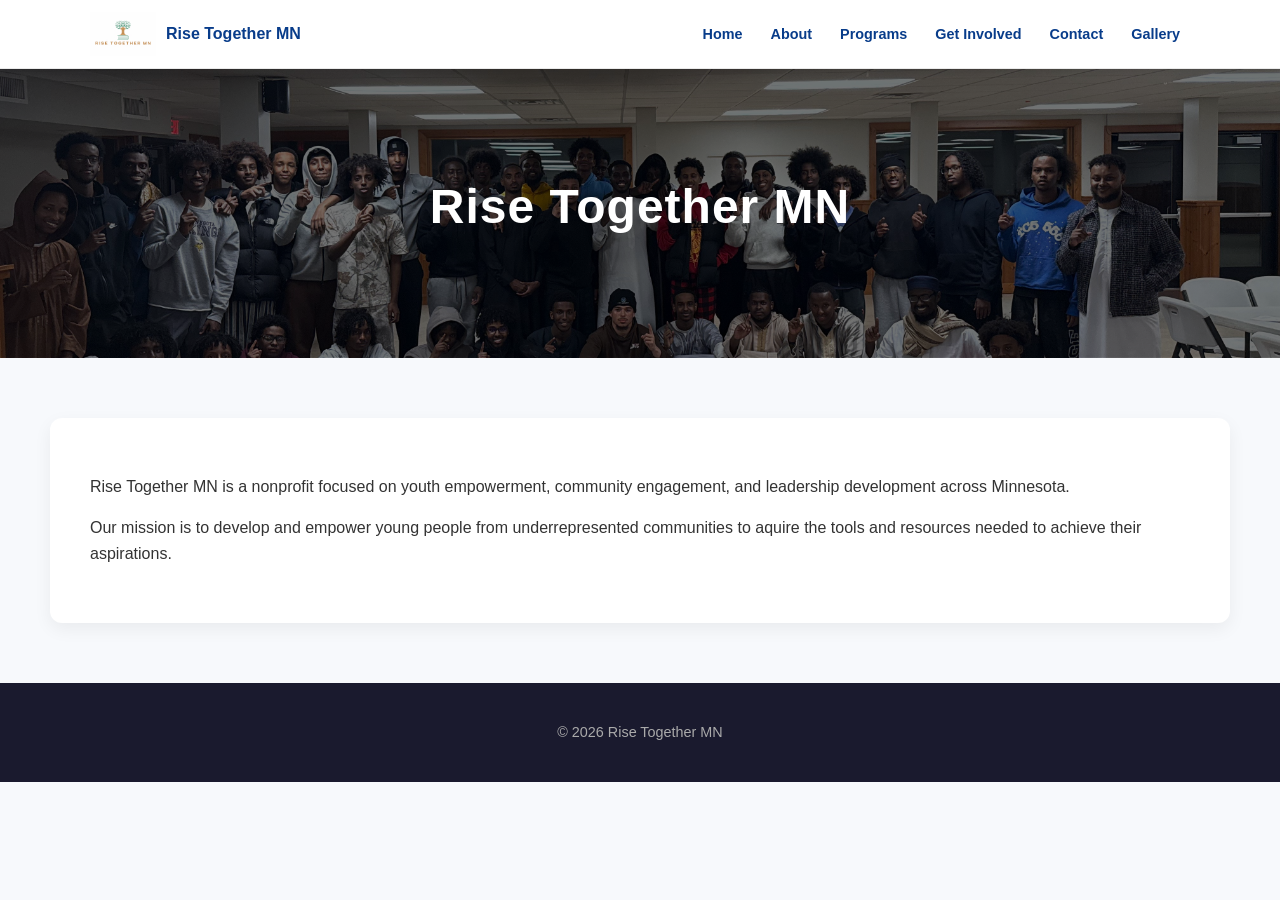
==== about.html @ b0c21b52 "Update about.html" ====
<!DOCTYPE html>
<html lang="en">
<head>
  <meta charset="UTF-8">
  <meta name="viewport" content="width=device-width, initial-scale=1.0">
  <meta name="description" content="Rise Together MN empowers youth from underrepresented communities through mentorship, leadership, and inclusive programs across Minnesota.">
  <title>Rise Together MN</title>
  <link rel="stylesheet" href="style.css">
</head>
<body>

  <!-- ===== NAVBAR ===== -->
  <nav aria-label="main navigation">
    <div class="nav-inner">

      <a href="index.html" class="nav-logo">
        <img src="images/risetogethermny.PNG" alt="Rise Together MN logo">
        <span>Rise Together MN</span>
      </a>

      <button class="nav-toggle" aria-label="Toggle navigation" aria-expanded="false">
        <span></span>
        <span></span>
        <span></span>
      </button>

      <ul class="nav-links">
        <li><a href="index.html">Home</a></li>
        <li><a href="about.html">About</a></li>
        <li><a href="programs.html">Programs</a></li>
        <li><a href="get-involved.html">Get Involved</a></li>
        <li><a href="contact.html">Contact</a></li>
        <li><a href="gallery.html">Gallery</a></li>
      </ul>

    </div>
  </nav>

<header class="hero">
  <h1>Rise Together MN</h1>
</header>

<section>
<p>
Rise Together MN is a nonprofit focused on youth empowerment,
community engagement, and leadership development across Minnesota.
</p>

<p>
Our mission is to develop and empower young people from 
underrepresented communities to aquire the tools and resources needed to achieve their aspirations. 
</p>
</section>

<footer>
<p>© 2026 Rise Together MN</p>
</footer>

</body>
</html>
---- style.css ----
/* ===== Global ===== */
html {
  scroll-behavior: smooth;
}

body {
  margin: 0;
  font-family: Arial, Helvetica, sans-serif;
  line-height: 1.6;
  color: #333;
  background: #f7f9fc;
}

/* ===== Navbar ===== */
nav {
  background: white;
  border-bottom: 1px solid #eaeaea;
  box-shadow: 0 2px 8px rgba(0, 0, 0, 0.08);
  position: sticky;
  top: 0;
  z-index: 1000;
}

.nav-inner {
  max-width: 1100px;
  margin: 0 auto;
  padding: 0 24px;
  height: 68px;
  display: flex;
  align-items: center;
  justify-content: space-between;
}

/* Logo */
.nav-logo {
  display: flex;
  align-items: center;
  gap: 10px;
  text-decoration: none;
  color: #083c8a;
  font-weight: 700;
  font-size: 1rem;
}

.nav-logo img {
  height: 44px;
  width: auto;
  display: block;
}

.nav-logo span {
  white-space: nowrap;
}

/* Nav links — desktop */
.nav-links {
  list-style: none;
  margin: 0;
  padding: 0;
  display: flex;
  gap: 8px;
  align-items: center;
}

.nav-links a {
  color: #083c8a;
  text-decoration: none;
  font-weight: 600;
  font-size: 0.9rem;
  padding: 6px 10px;
  border-radius: 6px;
  transition: background 0.15s ease;
}

.nav-links a:hover {
  background: #f0f4ff;
}

.nav-links a:focus {
  outline: 2px solid #083c8a;
  outline-offset: 2px;
}

/* Hamburger button — hidden on desktop */
.nav-toggle {
  display: none;
  flex-direction: column;
  justify-content: center;
  gap: 5px;
  background: none;
  border: none;
  cursor: pointer;
  padding: 6px;
  border-radius: 6px;
}

.nav-toggle span {
  display: block;
  width: 22px;
  height: 2px;
  background: #083c8a;
  border-radius: 2px;
  transition: all 0.2s ease;
}

/* Mobile nav */
@media (max-width: 680px) {
  .nav-toggle {
    display: flex;
  }

  .nav-logo span {
    display: none; /* show only logo image on small screens */
  }

  .nav-links {
    display: none;
    position: absolute;
    top: 68px;
    left: 0;
    right: 0;
    background: white;
    flex-direction: column;
    align-items: flex-start;
    padding: 12px 24px 20px;
    border-bottom: 1px solid #eaeaea;
    box-shadow: 0 4px 12px rgba(0, 0, 0, 0.08);
    gap: 4px;
  }

  .nav-links.open {
    display: flex;
  }

  .nav-links a {
    font-size: 1rem;
    padding: 10px 8px;
    width: 100%;
  }
}

/* ===== Hero Header ===== */
header.hero {
  background-image:
    linear-gradient(rgba(0, 0, 0, 0.55), rgba(0, 0, 0, 0.55)),
    url("images/Campphoto.jpeg");
  background-position: center;
  background-size: cover;
  background-repeat: no-repeat;
  color: white;
  text-align: center;
  padding: 100px 20px;
}

.hero-content {
  max-width: 700px;
  margin: 0 auto;
}

header.hero h1 {
  font-size: 3rem;
  letter-spacing: 1px;
  margin: 0 0 12px;
}

.hero-tagline {
  font-size: 1.2rem;
  opacity: 0.9;
  margin: 0 0 28px;
}

/* ===== Buttons ===== */
.btn {
  display: inline-block;
  padding: 12px 28px;
  border-radius: 6px;
  font-weight: 700;
  font-size: 0.95rem;
  text-decoration: none;
  transition: opacity 0.15s ease;
}

.btn:hover {
  opacity: 0.88;
}

.btn-white {
  background: white;
  color: #083c8a;
}

.btn-blue {
  background: #083c8a;
  color: white;
}

/* ===== Sections ===== */
section {
  max-width: 1100px;
  margin: 60px auto;
  padding: 40px;
  background: white;
  border-radius: 12px;
  box-shadow: 0 6px 18px rgba(0, 0, 0, 0.06);
}

/* ===== Mission highlight ===== */
.mission-highlight {
  text-align: center;
  background: #083c8a;
  color: white;
  padding: 60px 40px;
}

.mission-highlight h2 {
  margin: 0 0 12px;
}

.mission-highlight p {
  margin: 0;
  opacity: 0.9;
  max-width: 640px;
  margin: 0 auto;
}

/* ===== CTA ===== */
.cta {
  text-align: center;
  background: #f0f4ff;
  padding: 60px 40px;
}

.cta h2 {
  color: #083c8a;
  margin: 0 0 10px;
}

.cta p {
  margin: 0 0 24px;
  color: #555;
}

/* ===== Cards ===== */
.card {
  border-radius: 12px;
  box-shadow: 0 6px 18px rgba(0, 0, 0, 0.06);
  transition: transform 0.2s ease, box-shadow 0.2s ease;
}

.card:hover {
  transform: translateY(-6px);
  box-shadow: 0 10px 25px rgba(0, 0, 0, 0.12);
}

/* ===== Footer ===== */
footer {
  text-align: center;
  padding: 24px 20px;
  background: #1a1a2e;
  color: #aaa;
  font-size: 0.9rem;
}

/* ===== Responsive ===== */
@media (max-width: 600px) {
  header.hero h1 {
    font-size: 2rem;
  }

  .hero-tagline {
    font-size: 1rem;
  }

  section {
    margin: 20px 12px;
    padding: 24px 16px;
  }
}
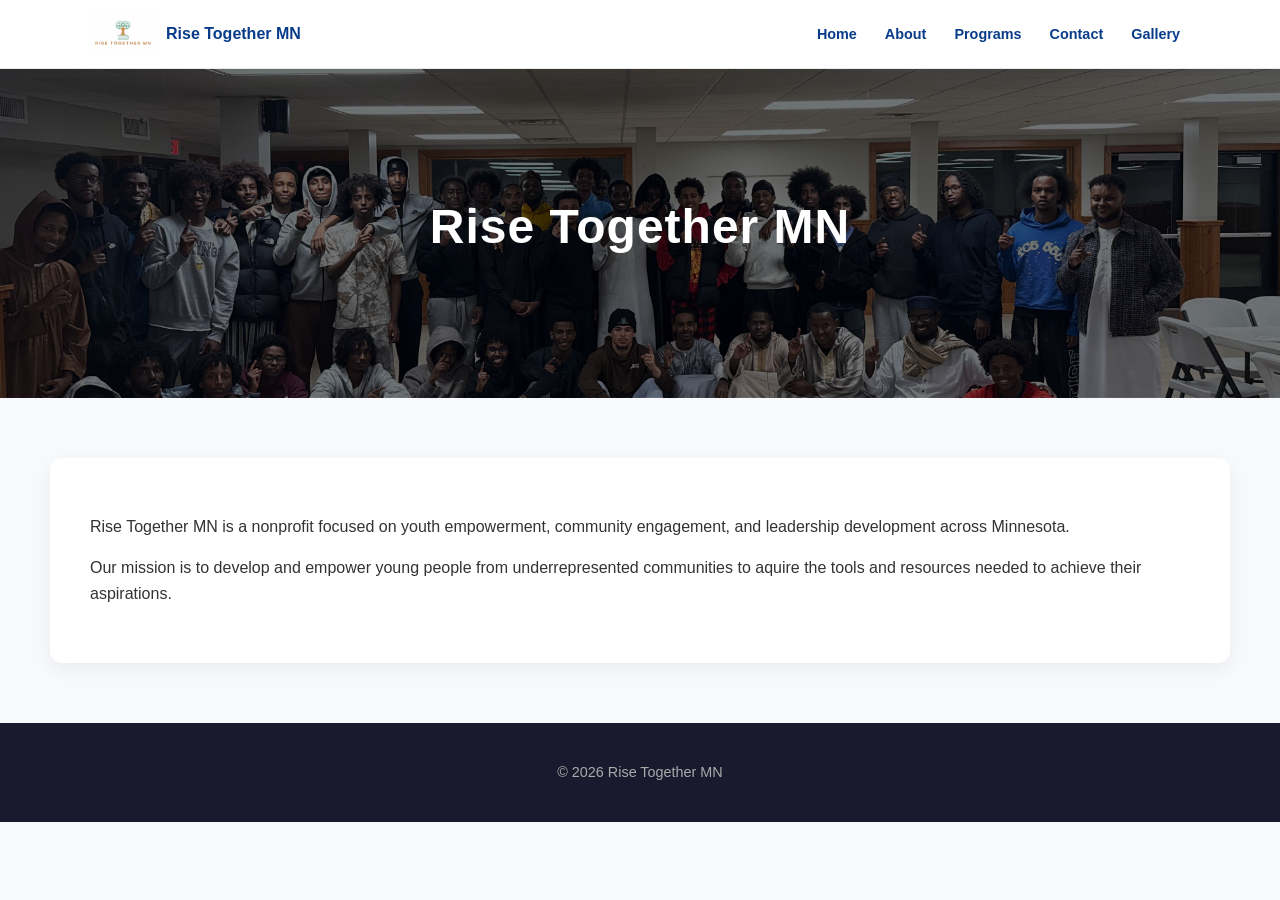
==== commit 7492f0fd: "Update about.html" ====
--- a/about.html
+++ b/about.html
@@ -28,7 +28,6 @@
         <li><a href="index.html">Home</a></li>
         <li><a href="about.html">About</a></li>
         <li><a href="programs.html">Programs</a></li>
-        <li><a href="get-involved.html">Get Involved</a></li>
         <li><a href="contact.html">Contact</a></li>
         <li><a href="gallery.html">Gallery</a></li>
       </ul>
--- a/style.css
+++ b/style.css
@@ -31,7 +31,6 @@
   justify-content: space-between;
 }
 
-/* Logo */
 .nav-logo {
   display: flex;
   align-items: center;
@@ -52,7 +51,6 @@
   white-space: nowrap;
 }
 
-/* Nav links — desktop */
 .nav-links {
   list-style: none;
   margin: 0;
@@ -81,7 +79,6 @@
   outline-offset: 2px;
 }
 
-/* Hamburger button — hidden on desktop */
 .nav-toggle {
   display: none;
   flex-direction: column;
@@ -103,14 +100,285 @@
   transition: all 0.2s ease;
 }
 
-/* Mobile nav */
+/* ===== Hero ===== */
+header.hero {
+  background-image:
+    linear-gradient(rgba(0, 0, 0, 0.55), rgba(0, 0, 0, 0.55)),
+    url("images/Campphoto.jpeg");
+  background-position: center;
+  background-size: cover;
+  background-repeat: no-repeat;
+  color: white;
+  text-align: center;
+  padding: 120px 20px;
+}
+
+.hero-content {
+  max-width: 700px;
+  margin: 0 auto;
+}
+
+header.hero h1 {
+  font-size: 3rem;
+  letter-spacing: 1px;
+  margin: 0 0 12px;
+}
+
+.hero-tagline {
+  font-size: 1.2rem;
+  opacity: 0.9;
+  margin: 0 0 32px;
+}
+
+/* ===== Buttons ===== */
+.btn {
+  display: inline-block;
+  padding: 12px 28px;
+  border-radius: 6px;
+  font-weight: 700;
+  font-size: 0.95rem;
+  text-decoration: none;
+  transition: opacity 0.15s ease;
+}
+
+.btn:hover {
+  opacity: 0.85;
+}
+
+.btn-white {
+  background: white;
+  color: #083c8a;
+}
+
+.btn-blue {
+  background: #083c8a;
+  color: white;
+}
+
+/* ===== Impact Bar ===== */
+.impact-bar {
+  background: #083c8a;
+  padding: 40px 24px;
+  margin: 0;
+  border-radius: 0;
+  box-shadow: none;
+  max-width: 100%;
+}
+
+.impact-grid {
+  max-width: 1100px;
+  margin: 0 auto;
+  display: grid;
+  grid-template-columns: repeat(4, 1fr);
+  gap: 16px;
+  text-align: center;
+}
+
+.impact-stat {
+  display: flex;
+  flex-direction: column;
+  align-items: center;
+  gap: 4px;
+  padding: 16px;
+  border-right: 1px solid rgba(255, 255, 255, 0.15);
+}
+
+.impact-stat:last-child {
+  border-right: none;
+}
+
+.impact-number {
+  font-size: 2.4rem;
+  font-weight: 700;
+  color: white;
+  line-height: 1;
+}
+
+.impact-label {
+  font-size: 0.85rem;
+  color: rgba(255, 255, 255, 0.75);
+  text-transform: uppercase;
+  letter-spacing: 0.06em;
+}
+
+/* ===== Programs Section ===== */
+.programs-section {
+  max-width: 1100px;
+  margin: 60px auto;
+  padding: 40px;
+  background: white;
+  border-radius: 12px;
+  box-shadow: 0 6px 18px rgba(0, 0, 0, 0.06);
+}
+
+.section-header {
+  text-align: center;
+  margin-bottom: 36px;
+}
+
+.section-header h2 {
+  font-size: 1.9rem;
+  color: #083c8a;
+  margin: 0 0 8px;
+}
+
+.section-header p {
+  color: #666;
+  font-size: 1rem;
+  margin: 0;
+}
+
+.card-grid {
+  display: grid;
+  grid-template-columns: repeat(2, 1fr);
+  gap: 24px;
+}
+
+.program-card {
+  border-radius: 10px;
+  border: 1px solid #eaeaea;
+  overflow: hidden;
+  background: white;
+  transition: transform 0.2s ease, box-shadow 0.2s ease;
+}
+
+.program-card:hover {
+  transform: translateY(-5px);
+  box-shadow: 0 10px 24px rgba(0, 0, 0, 0.1);
+}
+
+.card-img-wrap {
+  width: 100%;
+  height: 200px;
+  overflow: hidden;
+  background: #e8eef8;
+}
+
+.card-img {
+  width: 100%;
+  height: 100%;
+  object-fit: cover;
+  display: block;
+  transition: transform 0.3s ease;
+}
+
+.program-card:hover .card-img {
+  transform: scale(1.04);
+}
+
+.placeholder-img {
+  display: flex;
+  align-items: center;
+  justify-content: center;
+  background: #e8eef8;
+}
+
+.placeholder-text {
+  font-size: 0.85rem;
+  color: #83a0c4;
+  font-style: italic;
+}
+
+.card-body {
+  padding: 20px;
+}
+
+.card-body h3 {
+  font-size: 1.1rem;
+  color: #083c8a;
+  margin: 0 0 8px;
+}
+
+.card-body p {
+  font-size: 0.9rem;
+  color: #555;
+  margin: 0;
+  line-height: 1.6;
+}
+
+.section-cta {
+  text-align: center;
+  margin-top: 36px;
+}
+
+/* ===== General Sections ===== */
+section {
+  max-width: 1100px;
+  margin: 60px auto;
+  padding: 40px;
+  background: white;
+  border-radius: 12px;
+  box-shadow: 0 6px 18px rgba(0, 0, 0, 0.06);
+}
+
+/* ===== Mission ===== */
+.mission-highlight {
+  text-align: center;
+  background: #083c8a;
+  color: white;
+  padding: 60px 40px;
+  box-shadow: none;
+}
+
+.mission-highlight h2 {
+  margin: 0 0 12px;
+  font-size: 1.8rem;
+}
+
+.mission-highlight p {
+  margin: 0 auto;
+  opacity: 0.9;
+  max-width: 640px;
+}
+
+/* ===== CTA ===== */
+.cta {
+  text-align: center;
+  background: #f0f4ff;
+  padding: 60px 40px;
+  box-shadow: none;
+}
+
+.cta h2 {
+  color: #083c8a;
+  margin: 0 0 10px;
+  font-size: 1.8rem;
+}
+
+.cta p {
+  margin: 0 0 24px;
+  color: #555;
+}
+
+/* ===== Cards ===== */
+.card {
+  border-radius: 12px;
+  box-shadow: 0 6px 18px rgba(0, 0, 0, 0.06);
+  transition: transform 0.2s ease, box-shadow 0.2s ease;
+}
+
+.card:hover {
+  transform: translateY(-6px);
+  box-shadow: 0 10px 25px rgba(0, 0, 0, 0.12);
+}
+
+/* ===== Footer ===== */
+footer {
+  text-align: center;
+  padding: 24px 20px;
+  background: #1a1a2e;
+  color: #aaa;
+  font-size: 0.9rem;
+}
+
+/* ===== Mobile ===== */
 @media (max-width: 680px) {
   .nav-toggle {
     display: flex;
   }
 
   .nav-logo span {
-    display: none; /* show only logo image on small screens */
+    display: none;
   }
 
   .nav-links {
@@ -137,132 +405,7 @@
     padding: 10px 8px;
     width: 100%;
   }
-}
-
-/* ===== Hero Header ===== */
-header.hero {
-  background-image:
-    linear-gradient(rgba(0, 0, 0, 0.55), rgba(0, 0, 0, 0.55)),
-    url("images/Campphoto.jpeg");
-  background-position: center;
-  background-size: cover;
-  background-repeat: no-repeat;
-  color: white;
-  text-align: center;
-  padding: 100px 20px;
-}
-
-.hero-content {
-  max-width: 700px;
-  margin: 0 auto;
-}
-
-header.hero h1 {
-  font-size: 3rem;
-  letter-spacing: 1px;
-  margin: 0 0 12px;
-}
-
-.hero-tagline {
-  font-size: 1.2rem;
-  opacity: 0.9;
-  margin: 0 0 28px;
-}
-
-/* ===== Buttons ===== */
-.btn {
-  display: inline-block;
-  padding: 12px 28px;
-  border-radius: 6px;
-  font-weight: 700;
-  font-size: 0.95rem;
-  text-decoration: none;
-  transition: opacity 0.15s ease;
-}
-
-.btn:hover {
-  opacity: 0.88;
-}
-
-.btn-white {
-  background: white;
-  color: #083c8a;
-}
-
-.btn-blue {
-  background: #083c8a;
-  color: white;
-}
-
-/* ===== Sections ===== */
-section {
-  max-width: 1100px;
-  margin: 60px auto;
-  padding: 40px;
-  background: white;
-  border-radius: 12px;
-  box-shadow: 0 6px 18px rgba(0, 0, 0, 0.06);
-}
-
-/* ===== Mission highlight ===== */
-.mission-highlight {
-  text-align: center;
-  background: #083c8a;
-  color: white;
-  padding: 60px 40px;
-}
-
-.mission-highlight h2 {
-  margin: 0 0 12px;
-}
-
-.mission-highlight p {
-  margin: 0;
-  opacity: 0.9;
-  max-width: 640px;
-  margin: 0 auto;
-}
-
-/* ===== CTA ===== */
-.cta {
-  text-align: center;
-  background: #f0f4ff;
-  padding: 60px 40px;
-}
-
-.cta h2 {
-  color: #083c8a;
-  margin: 0 0 10px;
-}
-
-.cta p {
-  margin: 0 0 24px;
-  color: #555;
-}
-
-/* ===== Cards ===== */
-.card {
-  border-radius: 12px;
-  box-shadow: 0 6px 18px rgba(0, 0, 0, 0.06);
-  transition: transform 0.2s ease, box-shadow 0.2s ease;
-}
-
-.card:hover {
-  transform: translateY(-6px);
-  box-shadow: 0 10px 25px rgba(0, 0, 0, 0.12);
-}
-
-/* ===== Footer ===== */
-footer {
-  text-align: center;
-  padding: 24px 20px;
-  background: #1a1a2e;
-  color: #aaa;
-  font-size: 0.9rem;
-}
-
-/* ===== Responsive ===== */
-@media (max-width: 600px) {
+
   header.hero h1 {
     font-size: 2rem;
   }
@@ -271,6 +414,30 @@
     font-size: 1rem;
   }
 
+  .impact-grid {
+    grid-template-columns: repeat(2, 1fr);
+  }
+
+  .impact-stat {
+    border-right: none;
+    border-bottom: 1px solid rgba(255, 255, 255, 0.15);
+    padding-bottom: 20px;
+  }
+
+  .impact-stat:nth-child(2n) {
+    border-bottom: 1px solid rgba(255, 255, 255, 0.15);
+  }
+
+  .impact-stat:last-child,
+  .impact-stat:nth-last-child(2):nth-child(odd) {
+    border-bottom: none;
+  }
+
+  .card-grid {
+    grid-template-columns: 1fr;
+  }
+
+  .programs-section,
   section {
     margin: 20px 12px;
     padding: 24px 16px;
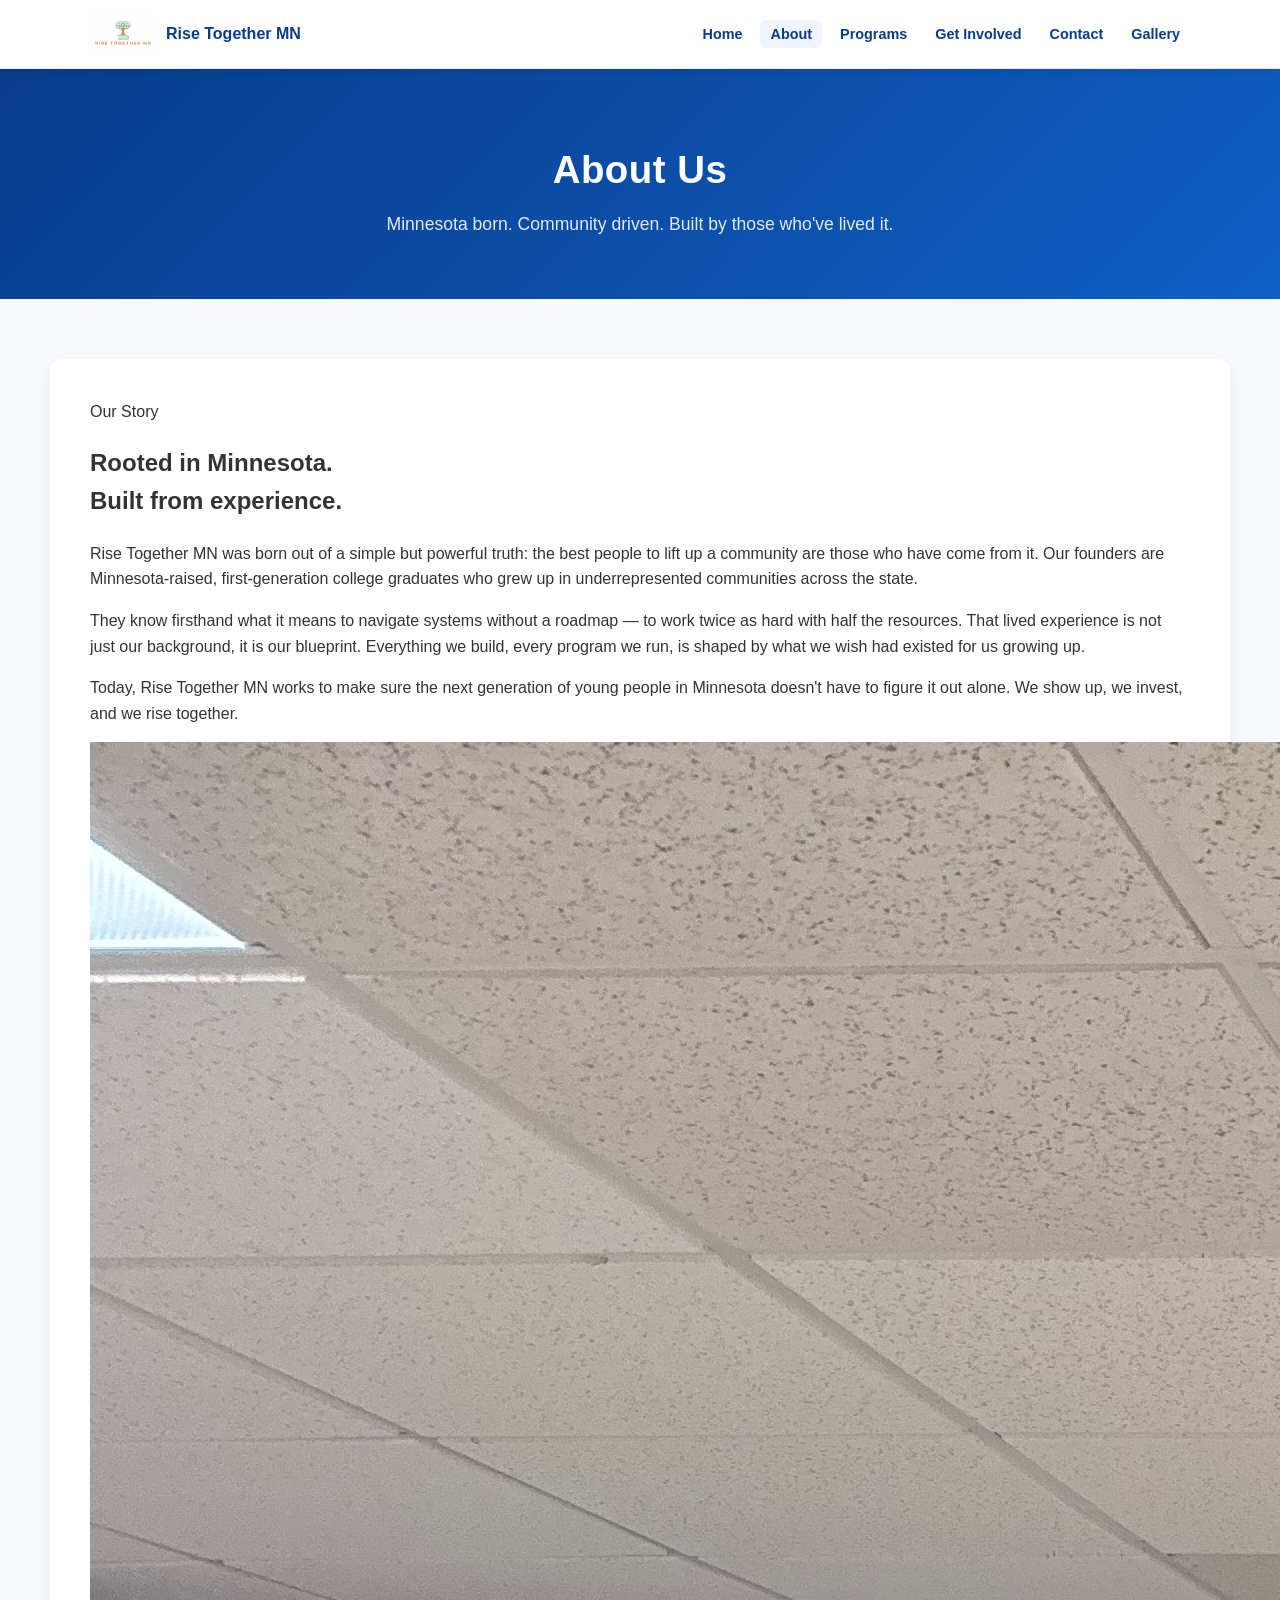
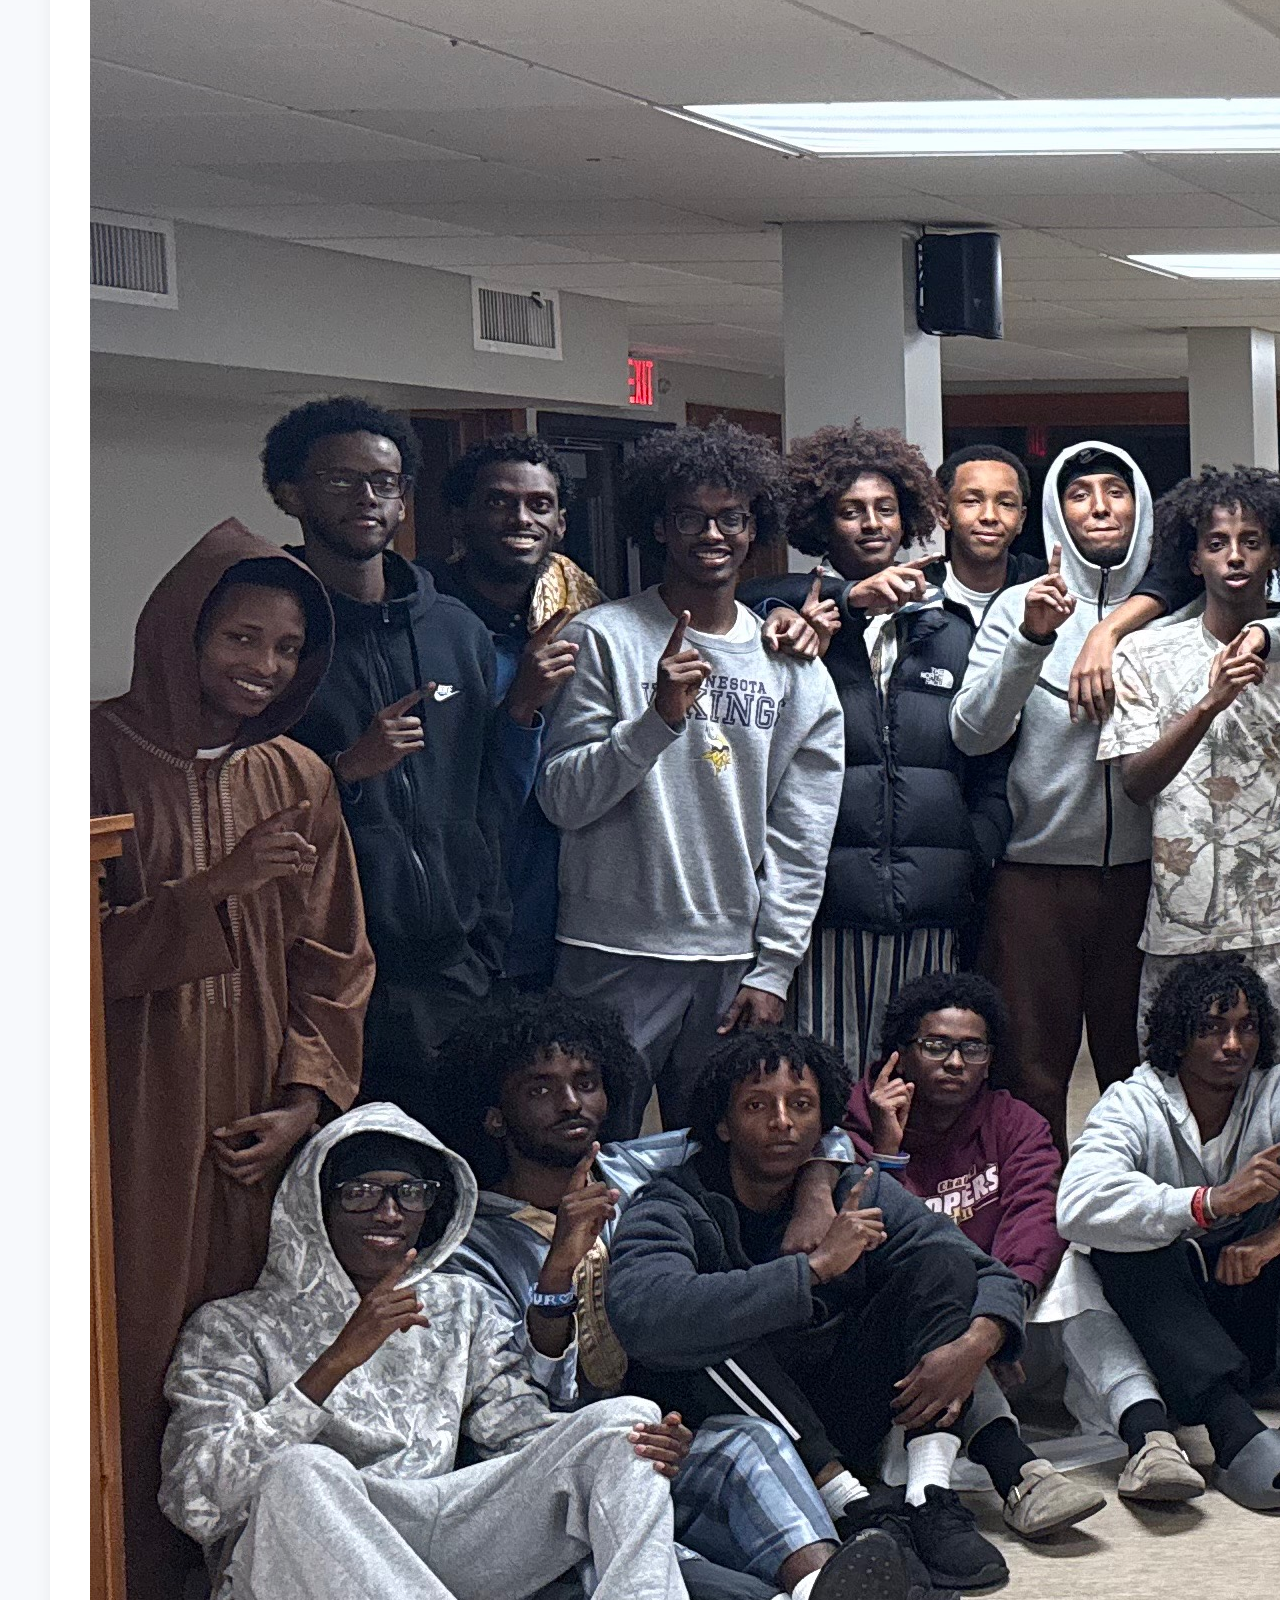
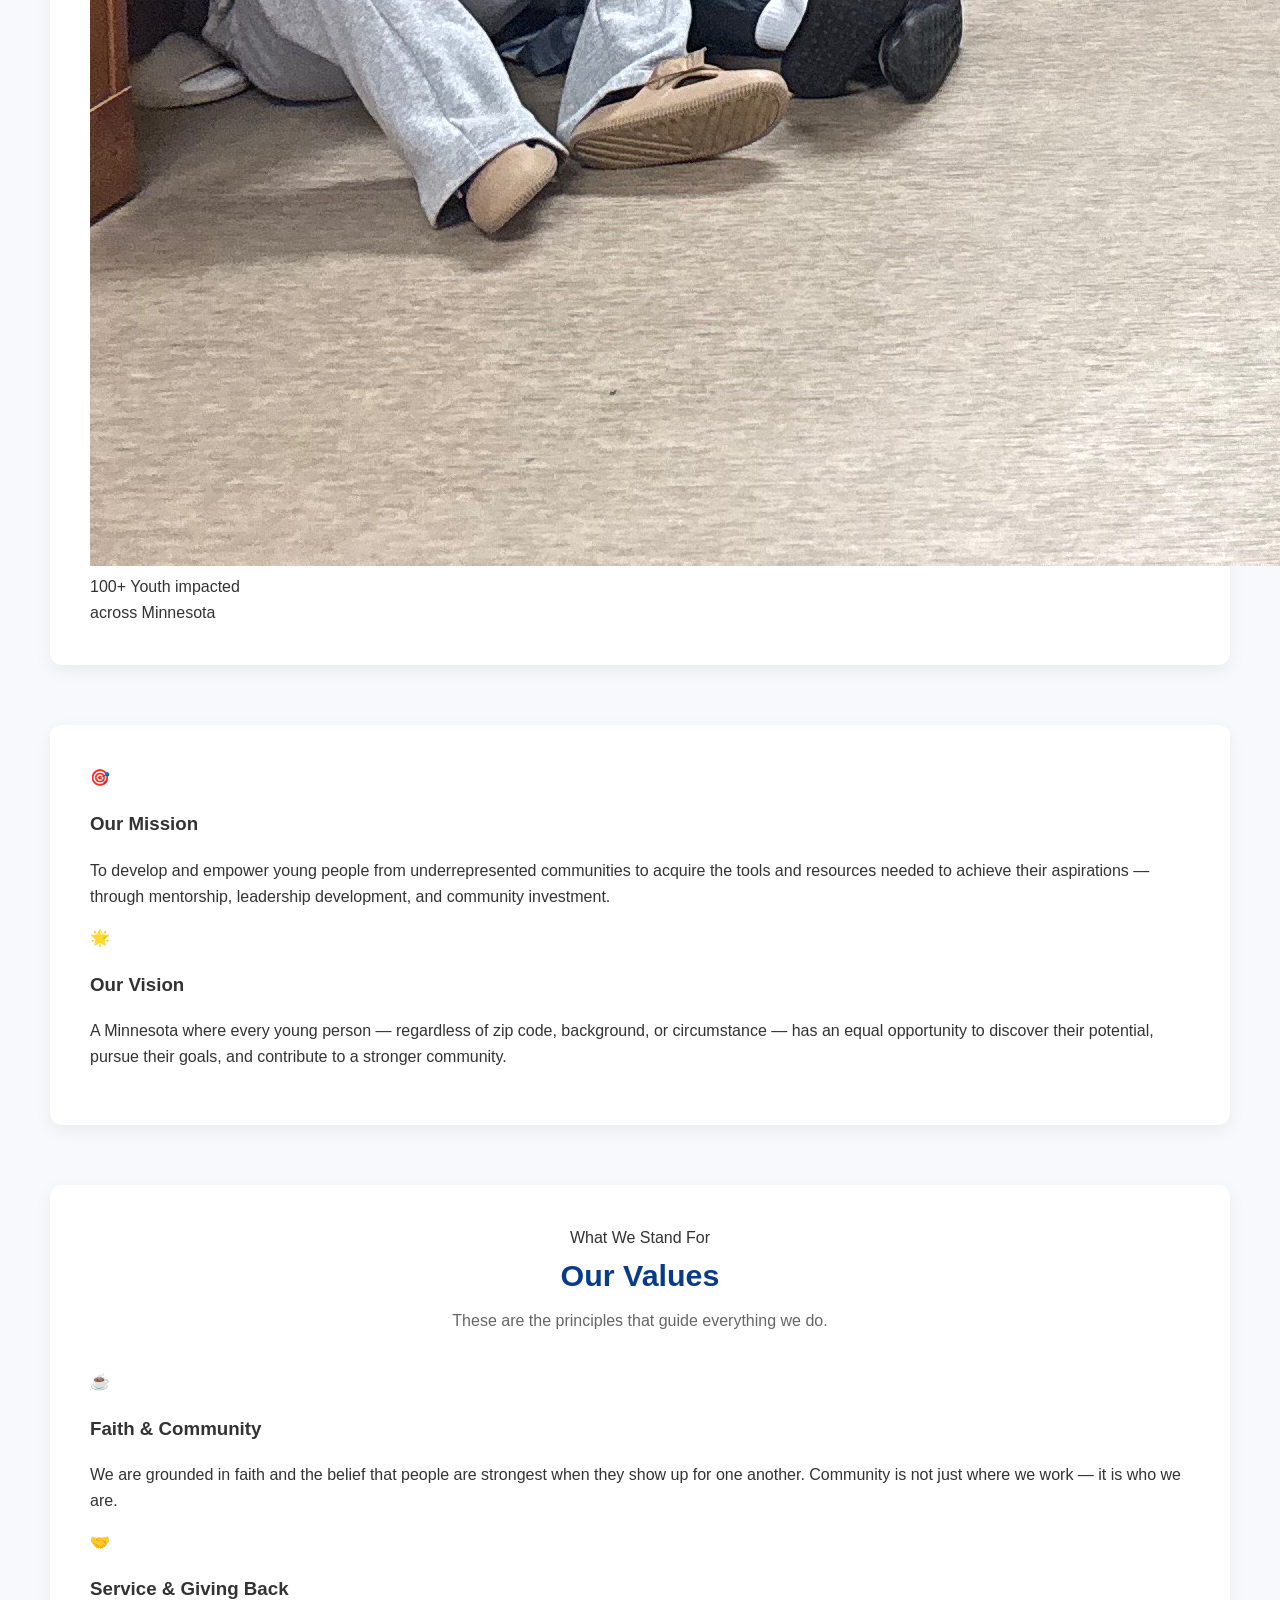
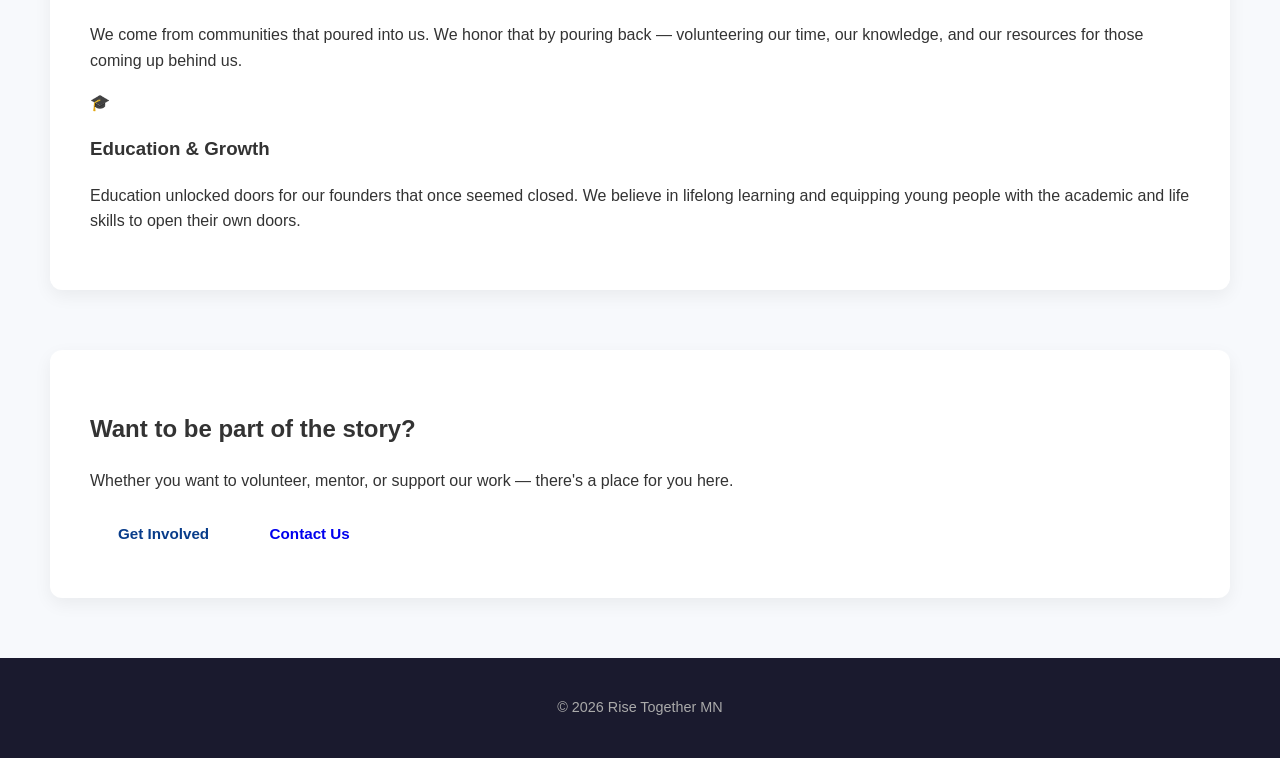
==== commit 3b4b32ed: "Update about.html" ====
--- a/about.html
+++ b/about.html
@@ -3,57 +3,178 @@
 <head>
   <meta charset="UTF-8">
   <meta name="viewport" content="width=device-width, initial-scale=1.0">
-  <meta name="description" content="Rise Together MN empowers youth from underrepresented communities through mentorship, leadership, and inclusive programs across Minnesota.">
-  <title>Rise Together MN</title>
+  <meta name="description" content="Learn about Rise Together MN — our story, mission, vision, and the values that drive our work in Minnesota communities.">
+  <title>About | Rise Together MN</title>
   <link rel="stylesheet" href="style.css">
 </head>
 <body>
-
+ 
   <!-- ===== NAVBAR ===== -->
   <nav aria-label="main navigation">
     <div class="nav-inner">
-
+ 
       <a href="index.html" class="nav-logo">
         <img src="images/risetogethermny.PNG" alt="Rise Together MN logo">
         <span>Rise Together MN</span>
       </a>
-
+ 
       <button class="nav-toggle" aria-label="Toggle navigation" aria-expanded="false">
         <span></span>
         <span></span>
         <span></span>
       </button>
-
+ 
       <ul class="nav-links">
         <li><a href="index.html">Home</a></li>
-        <li><a href="about.html">About</a></li>
+        <li><a href="about.html" class="nav-active">About</a></li>
         <li><a href="programs.html">Programs</a></li>
+        <li><a href="get-involved.html">Get Involved</a></li>
         <li><a href="contact.html">Contact</a></li>
         <li><a href="gallery.html">Gallery</a></li>
       </ul>
-
+ 
     </div>
   </nav>
-
-<header class="hero">
-  <h1>Rise Together MN</h1>
-</header>
-
-<section>
-<p>
-Rise Together MN is a nonprofit focused on youth empowerment,
-community engagement, and leadership development across Minnesota.
-</p>
-
-<p>
-Our mission is to develop and empower young people from 
-underrepresented communities to aquire the tools and resources needed to achieve their aspirations. 
-</p>
-</section>
-
-<footer>
-<p>© 2026 Rise Together MN</p>
-</footer>
-
+ 
+  <!-- ===== PAGE HERO ===== -->
+  <header class="page-hero">
+    <div class="hero-content">
+      <h1>About Us</h1>
+      <p>Minnesota born. Community driven. Built by those who've lived it.</p>
+    </div>
+  </header>
+ 
+  <!-- ===== OUR STORY ===== -->
+  <div class="about-wrapper">
+ 
+    <section class="about-story">
+      <div class="story-text">
+        <div class="section-tag">Our Story</div>
+        <h2>Rooted in Minnesota.<br>Built from experience.</h2>
+        <p>
+          Rise Together MN was born out of a simple but powerful truth: the best people to lift up a community
+          are those who have come from it. Our founders are Minnesota-raised, first-generation college graduates
+          who grew up in underrepresented communities across the state.
+        </p>
+        <p>
+          They know firsthand what it means to navigate systems without a roadmap — to work twice as hard
+          with half the resources. That lived experience is not just our background, it is our blueprint.
+          Everything we build, every program we run, is shaped by what we wish had existed for us growing up.
+        </p>
+        <p>
+          Today, Rise Together MN works to make sure the next generation of young people in Minnesota doesn't
+          have to figure it out alone. We show up, we invest, and we rise together.
+        </p>
+      </div>
+      <div class="story-image">
+        <div class="story-img-wrap">
+          <img src="images/Campphoto.jpeg" alt="Rise Together MN youth at camp">
+        </div>
+        <div class="story-badge">
+          <span class="badge-number">100+</span>
+          <span class="badge-text">Youth impacted<br>across Minnesota</span>
+        </div>
+      </div>
+    </section>
+ 
+    <!-- ===== MISSION & VISION ===== -->
+    <section class="mission-vision-section">
+      <div class="mv-card mission-card">
+        <div class="mv-icon">&#127919;</div>
+        <h3>Our Mission</h3>
+        <p>
+          To develop and empower young people from underrepresented communities to acquire
+          the tools and resources needed to achieve their aspirations — through mentorship,
+          leadership development, and community investment.
+        </p>
+      </div>
+      <div class="mv-card vision-card">
+        <div class="mv-icon">&#127775;</div>
+        <h3>Our Vision</h3>
+        <p>
+          A Minnesota where every young person — regardless of zip code, background, or
+          circumstance — has an equal opportunity to discover their potential, pursue their
+          goals, and contribute to a stronger community.
+        </p>
+      </div>
+    </section>
+ 
+    <!-- ===== VALUES ===== -->
+    <section class="values-section">
+      <div class="section-header centered">
+        <div class="section-tag">What We Stand For</div>
+        <h2>Our Values</h2>
+        <p>These are the principles that guide everything we do.</p>
+      </div>
+ 
+      <div class="values-grid">
+ 
+        <div class="value-card">
+          <div class="value-icon">&#9749;</div>
+          <h3>Faith &amp; Community</h3>
+          <p>
+            We are grounded in faith and the belief that people are strongest when
+            they show up for one another. Community is not just where we work — it
+            is who we are.
+          </p>
+        </div>
+ 
+        <div class="value-card">
+          <div class="value-icon">&#129309;</div>
+          <h3>Service &amp; Giving Back</h3>
+          <p>
+            We come from communities that poured into us. We honor that by pouring
+            back — volunteering our time, our knowledge, and our resources for those
+            coming up behind us.
+          </p>
+        </div>
+ 
+        <div class="value-card">
+          <div class="value-icon">&#127891;</div>
+          <h3>Education &amp; Growth</h3>
+          <p>
+            Education unlocked doors for our founders that once seemed closed. We
+            believe in lifelong learning and equipping young people with the academic
+            and life skills to open their own doors.
+          </p>
+        </div>
+ 
+      </div>
+    </section>
+ 
+    <!-- ===== CTA ===== -->
+    <section class="about-cta">
+      <h2>Want to be part of the story?</h2>
+      <p>Whether you want to volunteer, mentor, or support our work — there's a place for you here.</p>
+      <div class="cta-buttons">
+        <a href="get-involved.html" class="btn btn-white">Get Involved</a>
+        <a href="contact.html" class="btn btn-outline-white">Contact Us</a>
+      </div>
+    </section>
+ 
+  </div>
+ 
+  <!-- ===== FOOTER ===== -->
+  <footer>
+    <p>&copy; 2026 Rise Together MN</p>
+  </footer>
+ 
+  <!-- ===== SCRIPTS ===== -->
+  <script>
+    const toggle = document.querySelector('.nav-toggle');
+    const links  = document.querySelector('.nav-links');
+    toggle.addEventListener('click', function () {
+      const isOpen = links.classList.toggle('open');
+      toggle.setAttribute('aria-expanded', isOpen);
+    });
+    links.querySelectorAll('a').forEach(function (link) {
+      link.addEventListener('click', function () {
+        links.classList.remove('open');
+        toggle.setAttribute('aria-expanded', 'false');
+      });
+    });
+  </script>
+ 
 </body>
 </html>
+ 
--- a/style.css
+++ b/style.css
@@ -443,3 +443,254 @@
     padding: 24px 16px;
   }
 }
+
+/* ===== Page Hero (inner pages) ===== */
+.page-hero {
+  background: linear-gradient(135deg, #083c8a 0%, #0f5fc4 100%);
+  color: white;
+  text-align: center;
+  padding: 70px 24px 60px;
+}
+
+.page-hero h1 {
+  font-size: 2.4rem;
+  margin: 0 0 10px;
+  letter-spacing: 0.5px;
+}
+
+.page-hero p {
+  font-size: 1.1rem;
+  opacity: 0.88;
+  margin: 0;
+}
+
+/* ===== Contact Layout ===== */
+.contact-wrapper {
+  max-width: 1100px;
+  margin: 60px auto;
+  padding: 0 24px;
+  display: grid;
+  grid-template-columns: 1fr 1.6fr;
+  gap: 40px;
+  align-items: start;
+}
+
+/* ===== Contact Info (left) ===== */
+.contact-info {
+  background: white;
+  border-radius: 12px;
+  padding: 36px 32px;
+  box-shadow: 0 6px 18px rgba(0, 0, 0, 0.06);
+}
+
+.contact-info h2 {
+  color: #083c8a;
+  font-size: 1.5rem;
+  margin: 0 0 12px;
+}
+
+.contact-intro {
+  color: #555;
+  font-size: 0.95rem;
+  line-height: 1.7;
+  margin: 0 0 28px;
+}
+
+.info-cards {
+  display: flex;
+  flex-direction: column;
+  gap: 16px;
+  margin-bottom: 32px;
+}
+
+.info-card {
+  display: flex;
+  align-items: flex-start;
+  gap: 14px;
+  padding: 16px;
+  background: #f7f9fc;
+  border-radius: 8px;
+  border: 1px solid #eaeaea;
+}
+
+.info-icon {
+  font-size: 1.3rem;
+  line-height: 1;
+  margin-top: 2px;
+  flex-shrink: 0;
+}
+
+.info-card-label {
+  font-size: 0.75rem;
+  text-transform: uppercase;
+  letter-spacing: 0.07em;
+  color: #888;
+  font-weight: 600;
+  margin-bottom: 3px;
+}
+
+.info-card-value {
+  font-size: 0.95rem;
+  color: #222;
+  text-decoration: none;
+  line-height: 1.5;
+}
+
+a.info-card-value:hover {
+  color: #083c8a;
+  text-decoration: underline;
+}
+
+.social-label {
+  font-size: 0.8rem;
+  text-transform: uppercase;
+  letter-spacing: 0.07em;
+  color: #888;
+  font-weight: 600;
+  margin: 0 0 10px;
+}
+
+.social-links {
+  display: flex;
+  gap: 10px;
+}
+
+.social-btn {
+  display: inline-block;
+  padding: 8px 16px;
+  border-radius: 6px;
+  border: 1.5px solid #083c8a;
+  color: #083c8a;
+  font-size: 0.85rem;
+  font-weight: 600;
+  text-decoration: none;
+  transition: background 0.15s ease, color 0.15s ease;
+}
+
+.social-btn:hover {
+  background: #083c8a;
+  color: white;
+}
+
+/* ===== Contact Form (right) ===== */
+.contact-form-wrap {
+  background: white;
+  border-radius: 12px;
+  padding: 36px 32px;
+  box-shadow: 0 6px 18px rgba(0, 0, 0, 0.06);
+}
+
+.contact-form-wrap h2 {
+  color: #083c8a;
+  font-size: 1.5rem;
+  margin: 0 0 24px;
+}
+
+.contact-form {
+  display: flex;
+  flex-direction: column;
+  gap: 18px;
+}
+
+.form-row {
+  display: grid;
+  grid-template-columns: 1fr 1fr;
+  gap: 16px;
+}
+
+.form-group {
+  display: flex;
+  flex-direction: column;
+  gap: 6px;
+}
+
+.form-group label {
+  font-size: 0.88rem;
+  font-weight: 600;
+  color: #333;
+}
+
+.required {
+  color: #c0392b;
+}
+
+.form-group input,
+.form-group select,
+.form-group textarea {
+  padding: 11px 14px;
+  border: 1.5px solid #dde3ee;
+  border-radius: 7px;
+  font-size: 0.95rem;
+  font-family: Arial, Helvetica, sans-serif;
+  color: #333;
+  background: #fafbff;
+  transition: border-color 0.15s ease, box-shadow 0.15s ease;
+  appearance: none;
+  -webkit-appearance: none;
+}
+
+.form-group input:focus,
+.form-group select:focus,
+.form-group textarea:focus {
+  outline: none;
+  border-color: #083c8a;
+  box-shadow: 0 0 0 3px rgba(8, 60, 138, 0.1);
+  background: white;
+}
+
+.form-group textarea {
+  resize: vertical;
+  min-height: 130px;
+}
+
+.btn-full {
+  width: 100%;
+  text-align: center;
+  padding: 14px;
+  font-size: 1rem;
+  margin-top: 4px;
+}
+
+/* ===== Form success message ===== */
+.form-success {
+  display: none;
+  align-items: center;
+  gap: 10px;
+  margin-top: 16px;
+  padding: 14px 18px;
+  background: #eafaf1;
+  border: 1px solid #a9dfbf;
+  border-radius: 8px;
+  color: #1e8449;
+  font-size: 0.95rem;
+  font-weight: 600;
+}
+
+/* ===== Nav active link ===== */
+.nav-active {
+  background: #f0f4ff;
+  border-radius: 6px;
+}
+
+/* ===== Contact page mobile ===== */
+@media (max-width: 768px) {
+  .contact-wrapper {
+    grid-template-columns: 1fr;
+    margin: 24px auto;
+    padding: 0 16px;
+    gap: 20px;
+  }
+
+  .contact-info,
+  .contact-form-wrap {
+    padding: 24px 20px;
+  }
+
+  .form-row {
+    grid-template-columns: 1fr;
+  }
+
+  .page-hero h1 {
+    font-size: 1.8rem;
+  }
+}
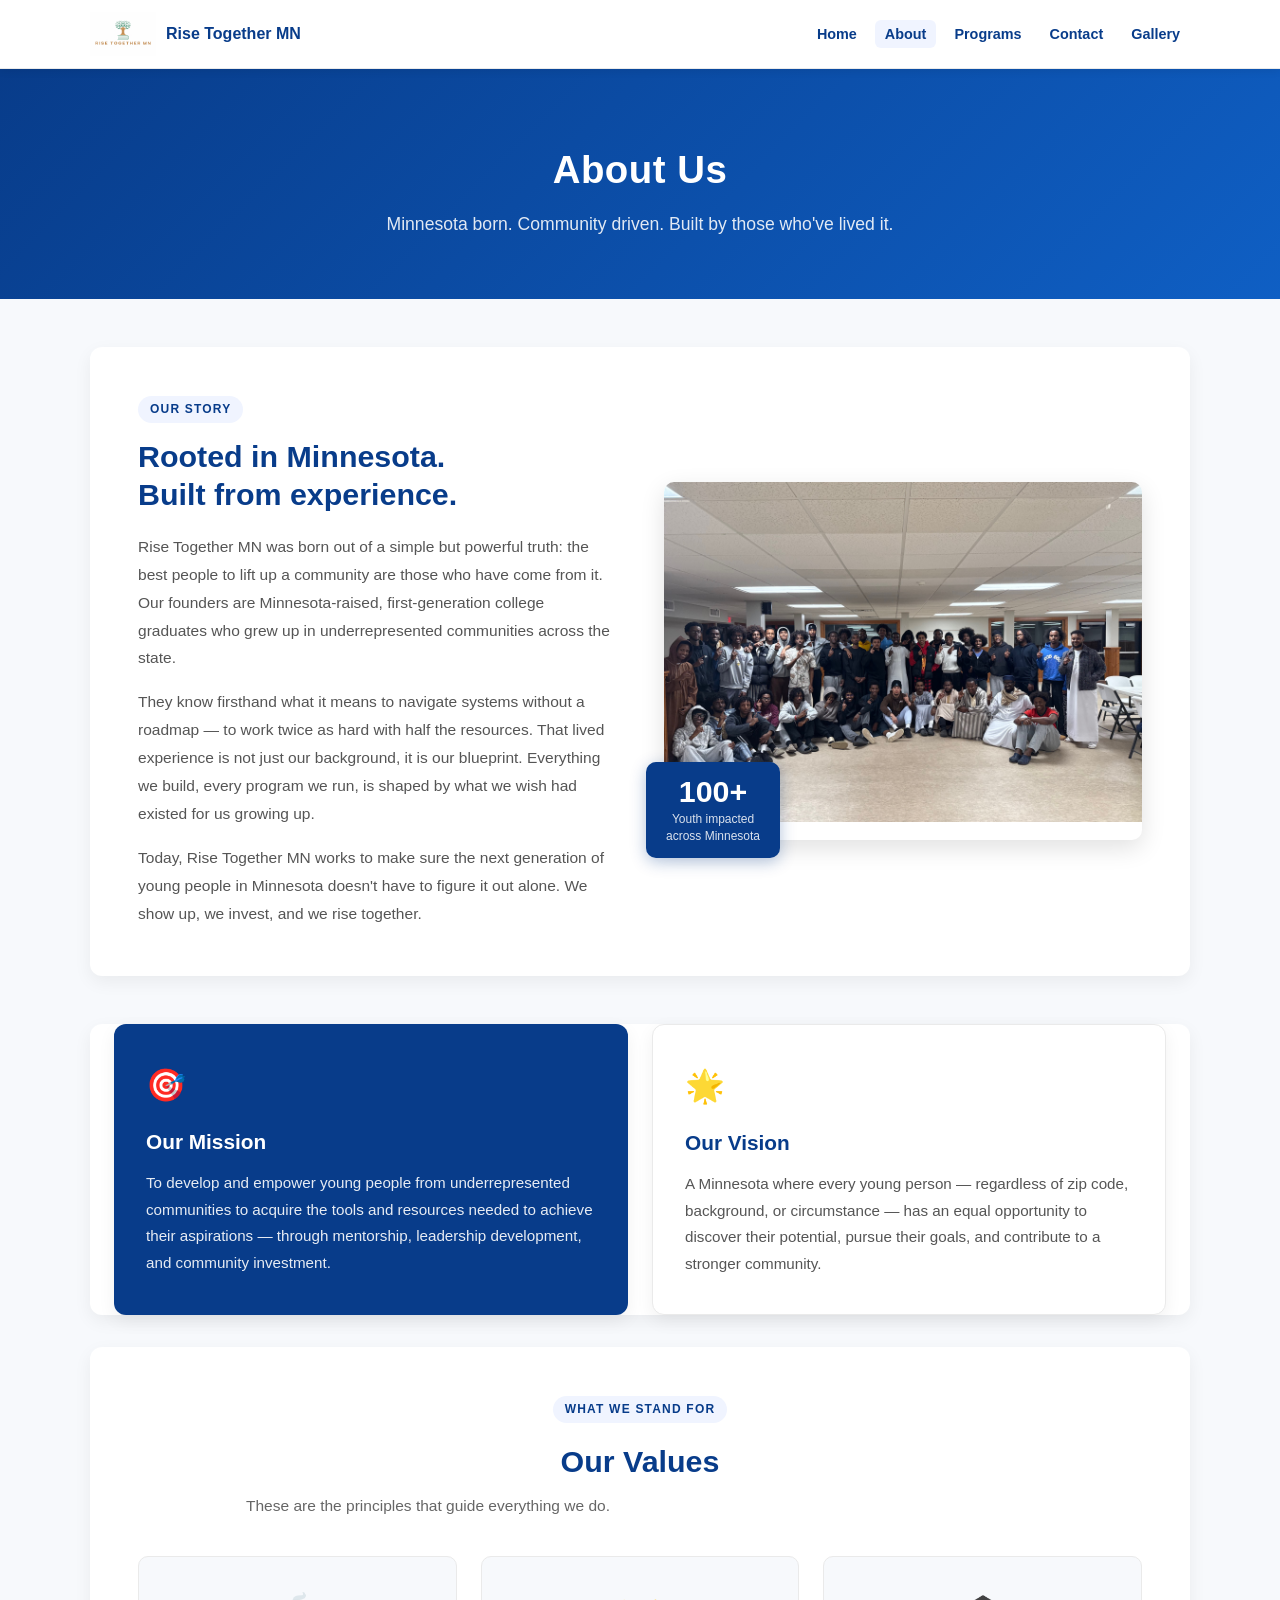
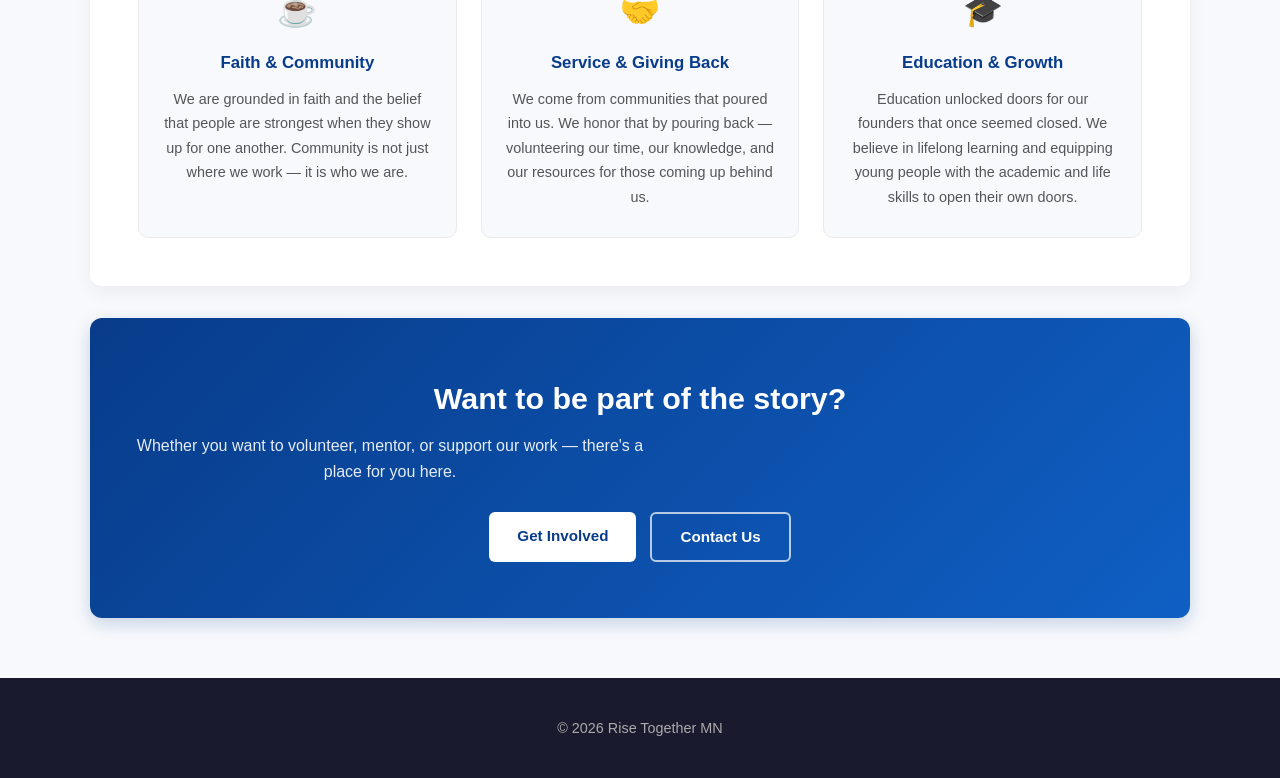
==== commit cd272f03: "Update about.html" ====
--- a/about.html
+++ b/about.html
@@ -28,7 +28,6 @@
         <li><a href="index.html">Home</a></li>
         <li><a href="about.html" class="nav-active">About</a></li>
         <li><a href="programs.html">Programs</a></li>
-        <li><a href="get-involved.html">Get Involved</a></li>
         <li><a href="contact.html">Contact</a></li>
         <li><a href="gallery.html">Gallery</a></li>
       </ul>
--- a/style.css
+++ b/style.css
@@ -694,3 +694,1384 @@
     font-size: 1.8rem;
   }
 }
+
+/* ===== About Page ===== */
+.section-eyebrow {
+  display: inline-block;
+  font-size: 0.78rem;
+  font-weight: 700;
+  text-transform: uppercase;
+  letter-spacing: 0.1em;
+  color: #0f5fc4;
+  margin-bottom: 10px;
+}
+
+/* Our Story — two column */
+.about-story-wrap {
+  max-width: 1100px;
+  margin: 60px auto;
+  padding: 0 24px;
+  display: grid;
+  grid-template-columns: 1fr 1fr;
+  gap: 48px;
+  align-items: center;
+}
+
+.about-story-img {
+  border-radius: 12px;
+  overflow: hidden;
+  box-shadow: 0 8px 28px rgba(0, 0, 0, 0.1);
+  aspect-ratio: 4 / 3;
+}
+
+.about-story-img img {
+  width: 100%;
+  height: 100%;
+  object-fit: cover;
+  display: block;
+}
+
+.about-story-text h2 {
+  font-size: 1.9rem;
+  color: #083c8a;
+  margin: 8px 0 16px;
+  line-height: 1.25;
+}
+
+.about-story-text p {
+  color: #555;
+  font-size: 0.97rem;
+  line-height: 1.75;
+  margin: 0 0 16px;
+}
+
+.about-story-text .btn {
+  margin-top: 8px;
+}
+
+/* Mission & Vision cards */
+.mission-vision-section {
+  max-width: 1100px;
+  margin: 0 auto 60px;
+  padding: 0 24px;
+  display: grid;
+  grid-template-columns: 1fr 1fr;
+  gap: 24px;
+}
+
+.mv-card {
+  border-radius: 12px;
+  padding: 36px 32px;
+  box-shadow: 0 6px 18px rgba(0, 0, 0, 0.06);
+}
+
+.mission-card {
+  background: #083c8a;
+  color: white;
+}
+
+.vision-card {
+  background: white;
+  color: #222;
+  border: 1px solid #eaeaea;
+}
+
+.mv-icon {
+  font-size: 2rem;
+  margin-bottom: 14px;
+}
+
+.mv-card h3 {
+  font-size: 1.3rem;
+  margin: 0 0 12px;
+}
+
+.mission-card h3 {
+  color: white;
+}
+
+.vision-card h3 {
+  color: #083c8a;
+}
+
+.mv-card p {
+  font-size: 0.95rem;
+  line-height: 1.75;
+  margin: 0;
+}
+
+.mission-card p {
+  opacity: 0.9;
+}
+
+.vision-card p {
+  color: #555;
+}
+
+/* Values grid */
+.values-section {
+  background: white;
+  padding: 60px 24px;
+  margin-bottom: 0;
+}
+
+.values-section .section-header {
+  text-align: center;
+  margin-bottom: 40px;
+}
+
+.values-section .section-header h2 {
+  font-size: 1.9rem;
+  color: #083c8a;
+  margin: 8px 0 0;
+}
+
+.values-grid {
+  max-width: 1100px;
+  margin: 0 auto;
+  display: grid;
+  grid-template-columns: repeat(3, 1fr);
+  gap: 24px;
+}
+
+.value-card {
+  background: #f7f9fc;
+  border-radius: 10px;
+  padding: 28px 24px;
+  border: 1px solid #eaeaea;
+  transition: transform 0.2s ease, box-shadow 0.2s ease;
+}
+
+.value-card:hover {
+  transform: translateY(-4px);
+  box-shadow: 0 8px 20px rgba(0, 0, 0, 0.08);
+}
+
+.value-icon {
+  font-size: 1.8rem;
+  margin-bottom: 12px;
+}
+
+.value-card h4 {
+  font-size: 1.05rem;
+  color: #083c8a;
+  margin: 0 0 8px;
+}
+
+.value-card p {
+  font-size: 0.9rem;
+  color: #555;
+  line-height: 1.7;
+  margin: 0;
+}
+
+/* Outline white button (for dark backgrounds) */
+.btn-outline-white {
+  background: transparent;
+  color: white;
+  border: 2px solid rgba(255, 255, 255, 0.7);
+}
+
+.btn-outline-white:hover {
+  background: rgba(255, 255, 255, 0.1);
+  opacity: 1;
+}
+
+/* About page mobile */
+@media (max-width: 768px) {
+  .about-story-wrap {
+    grid-template-columns: 1fr;
+    gap: 28px;
+    margin: 32px auto;
+    padding: 0 16px;
+  }
+
+  .mission-vision-section {
+    grid-template-columns: 1fr;
+    padding: 0 16px;
+    margin-bottom: 32px;
+  }
+
+  .values-grid {
+    grid-template-columns: 1fr;
+  }
+
+  .values-section {
+    padding: 40px 16px;
+  }
+
+  .mv-card {
+    padding: 28px 20px;
+  }
+}
+
+/* ===== About Page ===== */
+.about-wrapper {
+  max-width: 1100px;
+  margin: 0 auto;
+  padding: 0 24px 60px;
+}
+
+/* Section eyebrow label */
+.section-eyebrow {
+  font-size: 0.78rem;
+  font-weight: 700;
+  text-transform: uppercase;
+  letter-spacing: 0.1em;
+  color: #0f5fc4;
+  margin-bottom: 10px;
+}
+
+/* ===== Our Story ===== */
+.about-story {
+  display: grid;
+  grid-template-columns: 1fr 1fr;
+  gap: 48px;
+  align-items: center;
+  padding: 60px 40px;
+  background: white;
+  border-radius: 12px;
+  box-shadow: 0 6px 18px rgba(0, 0, 0, 0.06);
+  margin: 48px 0 32px;
+}
+
+.story-text h2 {
+  font-size: 1.8rem;
+  color: #083c8a;
+  margin: 0 0 20px;
+  line-height: 1.3;
+}
+
+.story-text p {
+  color: #555;
+  font-size: 0.97rem;
+  line-height: 1.8;
+  margin: 0 0 16px;
+}
+
+.story-text p:last-child {
+  margin-bottom: 0;
+}
+
+.story-image {
+  position: relative;
+}
+
+.story-img-wrap {
+  border-radius: 12px;
+  overflow: hidden;
+  aspect-ratio: 4 / 3;
+}
+
+.story-img-wrap img {
+  width: 100%;
+  height: 100%;
+  object-fit: cover;
+  display: block;
+}
+
+.story-badge {
+  position: absolute;
+  bottom: -18px;
+  left: -18px;
+  background: #083c8a;
+  color: white;
+  border-radius: 10px;
+  padding: 14px 20px;
+  text-align: center;
+  box-shadow: 0 6px 16px rgba(8, 60, 138, 0.3);
+}
+
+.badge-number {
+  display: block;
+  font-size: 1.8rem;
+  font-weight: 700;
+  line-height: 1;
+}
+
+.badge-label {
+  display: block;
+  font-size: 0.75rem;
+  opacity: 0.85;
+  margin-top: 4px;
+  text-transform: uppercase;
+  letter-spacing: 0.05em;
+}
+
+/* ===== Mission & Vision ===== */
+.mission-vision {
+  display: grid;
+  grid-template-columns: 1fr 1fr;
+  gap: 24px;
+  margin: 32px 0;
+  background: transparent;
+  box-shadow: none;
+  padding: 0;
+}
+
+.mv-card {
+  border-radius: 12px;
+  padding: 36px 32px;
+  box-shadow: 0 6px 18px rgba(0, 0, 0, 0.06);
+}
+
+.mission-card {
+  background: #083c8a;
+  color: white;
+}
+
+.vision-card {
+  background: white;
+  color: #333;
+  border: 1px solid #eaeaea;
+}
+
+.mv-icon {
+  font-size: 2rem;
+  margin-bottom: 14px;
+  display: block;
+}
+
+.mv-card h3 {
+  font-size: 1.3rem;
+  margin: 0 0 12px;
+}
+
+.mission-card h3 {
+  color: white;
+}
+
+.vision-card h3 {
+  color: #083c8a;
+}
+
+.mv-card p {
+  font-size: 0.97rem;
+  line-height: 1.8;
+  margin: 0;
+}
+
+.mission-card p {
+  opacity: 0.9;
+}
+
+.vision-card p {
+  color: #555;
+}
+
+/* ===== Values ===== */
+.values-section {
+  background: white;
+  border-radius: 12px;
+  padding: 48px 40px;
+  box-shadow: 0 6px 18px rgba(0, 0, 0, 0.06);
+  margin: 32px 0;
+}
+
+.values-section .section-header {
+  text-align: center;
+  margin-bottom: 40px;
+}
+
+.values-section .section-header h2 {
+  font-size: 1.9rem;
+  color: #083c8a;
+  margin: 0 0 10px;
+}
+
+.values-section .section-header p {
+  color: #666;
+  font-size: 0.97rem;
+  max-width: 560px;
+  margin: 0 auto;
+}
+
+.values-grid {
+  display: grid;
+  grid-template-columns: repeat(3, 1fr);
+  gap: 24px;
+}
+
+.value-card {
+  background: #f7f9fc;
+  border-radius: 10px;
+  padding: 28px 24px;
+  border: 1px solid #eaeaea;
+  text-align: center;
+  transition: transform 0.2s ease, box-shadow 0.2s ease;
+}
+
+.value-card:hover {
+  transform: translateY(-4px);
+  box-shadow: 0 8px 20px rgba(0, 0, 0, 0.08);
+}
+
+.value-icon {
+  font-size: 2.2rem;
+  margin-bottom: 14px;
+  display: block;
+}
+
+.value-card h3 {
+  font-size: 1.05rem;
+  color: #083c8a;
+  margin: 0 0 10px;
+}
+
+.value-card p {
+  font-size: 0.9rem;
+  color: #666;
+  line-height: 1.7;
+  margin: 0;
+}
+
+/* ===== About CTA strip ===== */
+.about-cta {
+  background: linear-gradient(135deg, #083c8a 0%, #0f5fc4 100%);
+  color: white;
+  text-align: center;
+  border-radius: 12px;
+  padding: 56px 40px;
+  margin: 32px 0 0;
+  box-shadow: 0 6px 18px rgba(8, 60, 138, 0.2);
+}
+
+.about-cta h2 {
+  font-size: 1.9rem;
+  margin: 0 0 12px;
+  color: white;
+}
+
+.about-cta p {
+  font-size: 1rem;
+  opacity: 0.88;
+  margin: 0 0 28px;
+}
+
+.cta-buttons {
+  display: flex;
+  gap: 14px;
+  justify-content: center;
+  flex-wrap: wrap;
+}
+
+.btn-outline-white {
+  background: transparent;
+  color: white;
+  border: 2px solid rgba(255, 255, 255, 0.7);
+  padding: 11px 28px;
+}
+
+.btn-outline-white:hover {
+  background: rgba(255, 255, 255, 0.12);
+  opacity: 1;
+}
+
+/* ===== About page mobile ===== */
+@media (max-width: 768px) {
+  .about-story {
+    grid-template-columns: 1fr;
+    padding: 28px 20px;
+    gap: 32px;
+    margin: 24px 0 20px;
+  }
+
+  .story-badge {
+    bottom: -14px;
+    left: 14px;
+  }
+
+  .mission-vision {
+    grid-template-columns: 1fr;
+    gap: 16px;
+  }
+
+  .values-grid {
+    grid-template-columns: 1fr;
+    gap: 16px;
+  }
+
+  .values-section,
+  .about-cta {
+    padding: 28px 20px;
+  }
+
+  .about-cta h2 {
+    font-size: 1.5rem;
+  }
+
+  .about-wrapper {
+    padding: 0 12px 40px;
+  }
+}
+
+/* ===== About Page ===== */
+.about-wrapper {
+  max-width: 1100px;
+  margin: 0 auto;
+  padding: 0 24px 60px;
+}
+
+/* Section tag label */
+.section-tag {
+  display: inline-block;
+  font-size: 0.75rem;
+  font-weight: 700;
+  text-transform: uppercase;
+  letter-spacing: 0.1em;
+  color: #083c8a;
+  background: #e8eef8;
+  padding: 4px 12px;
+  border-radius: 99px;
+  margin-bottom: 12px;
+}
+
+/* ===== Story Section ===== */
+.about-story {
+  display: grid;
+  grid-template-columns: 1fr 1fr;
+  gap: 48px;
+  align-items: center;
+  background: white;
+  border-radius: 12px;
+  padding: 48px;
+  box-shadow: 0 6px 18px rgba(0, 0, 0, 0.06);
+  margin: 48px 0 32px;
+}
+
+.story-text h2 {
+  font-size: 1.9rem;
+  color: #083c8a;
+  margin: 0 0 16px;
+}
+
+.story-text p {
+  color: #555;
+  font-size: 0.97rem;
+  line-height: 1.8;
+  margin: 0 0 14px;
+}
+
+.story-text p:last-child {
+  margin-bottom: 0;
+}
+
+.story-image {
+  position: relative;
+}
+
+.story-img-wrap {
+  border-radius: 12px;
+  overflow: hidden;
+  box-shadow: 0 8px 24px rgba(0, 0, 0, 0.12);
+}
+
+.story-img {
+  width: 100%;
+  height: 320px;
+  object-fit: cover;
+  display: block;
+}
+
+.story-badge {
+  position: absolute;
+  bottom: -18px;
+  left: 24px;
+  background: #083c8a;
+  color: white;
+  border-radius: 10px;
+  padding: 14px 20px;
+  display: flex;
+  flex-direction: column;
+  align-items: center;
+  box-shadow: 0 4px 14px rgba(8, 60, 138, 0.35);
+}
+
+.badge-number {
+  font-size: 1.6rem;
+  font-weight: 700;
+  line-height: 1;
+}
+
+.badge-label {
+  font-size: 0.72rem;
+  opacity: 0.85;
+  text-transform: uppercase;
+  letter-spacing: 0.06em;
+  margin-top: 3px;
+}
+
+/* ===== Mission & Vision ===== */
+.mission-vision {
+  display: grid;
+  grid-template-columns: 1fr 1fr;
+  gap: 24px;
+  margin: 48px 0 32px;
+  background: none;
+  box-shadow: none;
+  padding: 0;
+}
+
+.mv-card {
+  border-radius: 12px;
+  padding: 36px 32px;
+  box-shadow: 0 6px 18px rgba(0, 0, 0, 0.06);
+}
+
+.mv-mission {
+  background: #083c8a;
+  color: white;
+}
+
+.mv-vision {
+  background: white;
+  color: #333;
+  border: 1px solid #eaeaea;
+}
+
+.mv-icon {
+  font-size: 2rem;
+  margin-bottom: 14px;
+  display: block;
+}
+
+.mv-card h3 {
+  font-size: 1.2rem;
+  margin: 0 0 12px;
+}
+
+.mv-mission h3 {
+  color: white;
+}
+
+.mv-vision h3 {
+  color: #083c8a;
+}
+
+.mv-card p {
+  font-size: 0.95rem;
+  line-height: 1.8;
+  margin: 0;
+}
+
+.mv-mission p {
+  opacity: 0.9;
+}
+
+.mv-vision p {
+  color: #555;
+}
+
+/* ===== Values ===== */
+.values-section {
+  background: white;
+  border-radius: 12px;
+  padding: 48px;
+  box-shadow: 0 6px 18px rgba(0, 0, 0, 0.06);
+  margin: 0 0 32px;
+}
+
+.values-section .section-header {
+  text-align: center;
+  margin-bottom: 40px;
+}
+
+.values-section .section-header h2 {
+  font-size: 1.9rem;
+  color: #083c8a;
+  margin: 0 0 8px;
+}
+
+.values-section .section-header p {
+  color: #666;
+  margin: 0;
+  font-size: 0.97rem;
+}
+
+.values-grid {
+  display: grid;
+  grid-template-columns: repeat(3, 1fr);
+  gap: 24px;
+}
+
+.value-card {
+  background: #f7f9fc;
+  border-radius: 10px;
+  padding: 28px 24px;
+  border: 1px solid #eaeaea;
+  text-align: center;
+  transition: transform 0.2s ease, box-shadow 0.2s ease;
+}
+
+.value-card:hover {
+  transform: translateY(-4px);
+  box-shadow: 0 8px 20px rgba(0, 0, 0, 0.08);
+}
+
+.value-icon {
+  font-size: 2.2rem;
+  margin-bottom: 14px;
+  display: block;
+}
+
+.value-card h3 {
+  font-size: 1.05rem;
+  color: #083c8a;
+  margin: 0 0 10px;
+}
+
+.value-card p {
+  font-size: 0.9rem;
+  color: #555;
+  line-height: 1.7;
+  margin: 0;
+}
+
+/* ===== About CTA ===== */
+.about-cta {
+  background: linear-gradient(135deg, #083c8a 0%, #0f5fc4 100%);
+  color: white;
+  text-align: center;
+  border-radius: 12px;
+  padding: 56px 40px;
+  box-shadow: 0 6px 18px rgba(8, 60, 138, 0.25);
+  margin: 0;
+}
+
+.about-cta h2 {
+  font-size: 1.9rem;
+  margin: 0 0 10px;
+}
+
+.about-cta p {
+  opacity: 0.88;
+  font-size: 1rem;
+  margin: 0 0 28px;
+}
+
+.cta-buttons {
+  display: flex;
+  gap: 14px;
+  justify-content: center;
+  flex-wrap: wrap;
+}
+
+.btn-outline-white {
+  background: transparent;
+  color: white;
+  border: 2px solid rgba(255, 255, 255, 0.7);
+  padding: 11px 28px;
+}
+
+.btn-outline-white:hover {
+  background: rgba(255, 255, 255, 0.15);
+  opacity: 1;
+}
+
+/* ===== About page mobile ===== */
+@media (max-width: 768px) {
+  .about-story {
+    grid-template-columns: 1fr;
+    padding: 28px 20px;
+    gap: 28px;
+    margin: 24px 0 28px;
+  }
+
+  .story-badge {
+    bottom: 12px;
+    left: 12px;
+  }
+
+  .story-img {
+    height: 220px;
+  }
+
+  .mission-vision {
+    grid-template-columns: 1fr;
+    margin: 0 0 24px;
+  }
+
+  .mv-card {
+    padding: 28px 24px;
+  }
+
+  .values-section {
+    padding: 28px 20px;
+    margin: 0 0 24px;
+  }
+
+  .values-grid {
+    grid-template-columns: 1fr;
+  }
+
+  .about-cta {
+    padding: 36px 20px;
+  }
+
+  .about-wrapper {
+    padding: 0 16px 40px;
+  }
+}
+
+/* ===== About Page ===== */
+.about-wrapper {
+  max-width: 1100px;
+  margin: 0 auto;
+  padding: 0 24px 60px;
+}
+
+/* Section tag label */
+.section-tag {
+  display: inline-block;
+  font-size: 0.75rem;
+  font-weight: 700;
+  text-transform: uppercase;
+  letter-spacing: 0.1em;
+  color: #083c8a;
+  background: #f0f4ff;
+  padding: 4px 12px;
+  border-radius: 99px;
+  margin-bottom: 12px;
+}
+
+/* ===== Story Section ===== */
+.about-story {
+  display: grid;
+  grid-template-columns: 1fr 1fr;
+  gap: 48px;
+  align-items: center;
+  background: white;
+  border-radius: 12px;
+  box-shadow: 0 6px 18px rgba(0,0,0,0.06);
+  padding: 48px;
+  margin: 48px 0 32px;
+}
+
+.about-story-img {
+  border-radius: 10px;
+  overflow: hidden;
+  aspect-ratio: 4 / 3;
+}
+
+.story-img {
+  width: 100%;
+  height: 100%;
+  object-fit: cover;
+  display: block;
+}
+
+.about-story-text h2 {
+  font-size: 1.8rem;
+  color: #083c8a;
+  margin: 8px 0 16px;
+  line-height: 1.3;
+}
+
+.about-story-text p {
+  color: #555;
+  font-size: 0.97rem;
+  line-height: 1.8;
+  margin: 0 0 16px;
+}
+
+.about-story-text .btn {
+  margin-top: 8px;
+}
+
+/* ===== Mission & Vision ===== */
+.mission-vision-section {
+  display: grid;
+  grid-template-columns: 1fr 1fr;
+  gap: 24px;
+  margin-bottom: 32px;
+}
+
+.mv-card {
+  border-radius: 12px;
+  padding: 36px 32px;
+  box-shadow: 0 6px 18px rgba(0,0,0,0.06);
+}
+
+.mv-mission {
+  background: #083c8a;
+  color: white;
+}
+
+.mv-vision {
+  background: white;
+  color: #333;
+  border: 1px solid #eaeaea;
+}
+
+.mv-icon {
+  font-size: 2rem;
+  margin-bottom: 14px;
+  display: block;
+}
+
+.mv-card h3 {
+  font-size: 1.3rem;
+  margin: 0 0 12px;
+}
+
+.mv-mission h3 {
+  color: white;
+}
+
+.mv-vision h3 {
+  color: #083c8a;
+}
+
+.mv-card p {
+  font-size: 0.95rem;
+  line-height: 1.8;
+  margin: 0;
+}
+
+.mv-mission p {
+  opacity: 0.9;
+  color: white;
+}
+
+.mv-vision p {
+  color: #555;
+}
+
+/* ===== Values Section ===== */
+.values-section {
+  background: white;
+  border-radius: 12px;
+  padding: 48px;
+  box-shadow: 0 6px 18px rgba(0,0,0,0.06);
+  margin-bottom: 32px;
+}
+
+.values-section .section-header {
+  text-align: center;
+  margin-bottom: 36px;
+}
+
+.values-section .section-header h2 {
+  font-size: 1.8rem;
+  color: #083c8a;
+  margin: 8px 0 10px;
+}
+
+.values-section .section-header p {
+  color: #666;
+  font-size: 0.97rem;
+  max-width: 580px;
+  margin: 0 auto;
+  line-height: 1.7;
+}
+
+.values-grid {
+  display: grid;
+  grid-template-columns: repeat(3, 1fr);
+  gap: 24px;
+}
+
+.value-card {
+  background: #f7f9fc;
+  border-radius: 10px;
+  padding: 28px 24px;
+  border: 1px solid #eaeaea;
+  text-align: center;
+  transition: transform 0.2s ease, box-shadow 0.2s ease;
+}
+
+.value-card:hover {
+  transform: translateY(-4px);
+  box-shadow: 0 8px 20px rgba(0,0,0,0.08);
+}
+
+.value-icon {
+  font-size: 2.2rem;
+  margin-bottom: 14px;
+  display: block;
+}
+
+.value-card h3 {
+  font-size: 1.05rem;
+  color: #083c8a;
+  margin: 0 0 10px;
+}
+
+.value-card p {
+  font-size: 0.9rem;
+  color: #555;
+  line-height: 1.7;
+  margin: 0;
+}
+
+/* ===== About CTA Banner ===== */
+.about-cta {
+  background: linear-gradient(135deg, #083c8a 0%, #0f5fc4 100%);
+  color: white;
+  text-align: center;
+  border-radius: 12px;
+  padding: 56px 40px;
+  box-shadow: 0 6px 18px rgba(0,0,0,0.1);
+}
+
+.about-cta h2 {
+  font-size: 1.9rem;
+  margin: 0 0 12px;
+  color: white;
+}
+
+.about-cta p {
+  font-size: 1rem;
+  opacity: 0.88;
+  margin: 0 0 28px;
+  max-width: 520px;
+  margin-left: auto;
+  margin-right: auto;
+}
+
+.cta-btn-row {
+  display: flex;
+  gap: 14px;
+  justify-content: center;
+  flex-wrap: wrap;
+}
+
+.btn-outline-white {
+  background: transparent;
+  color: white;
+  border: 2px solid rgba(255,255,255,0.7);
+  padding: 11px 28px;
+}
+
+.btn-outline-white:hover {
+  background: rgba(255,255,255,0.12);
+  opacity: 1;
+}
+
+/* ===== About page mobile ===== */
+@media (max-width: 768px) {
+  .about-story {
+    grid-template-columns: 1fr;
+    padding: 28px 20px;
+    gap: 24px;
+  }
+
+  .mission-vision-section {
+    grid-template-columns: 1fr;
+  }
+
+  .values-grid {
+    grid-template-columns: 1fr;
+  }
+
+  .values-section {
+    padding: 28px 20px;
+  }
+
+  .about-cta {
+    padding: 36px 20px;
+  }
+
+  .about-cta h2 {
+    font-size: 1.5rem;
+  }
+
+  .about-wrapper {
+    padding: 0 16px 40px;
+  }
+}
+
+/* ===== About Page ===== */
+.about-wrapper {
+  max-width: 1100px;
+  margin: 0 auto;
+  padding: 0 24px 60px;
+}
+
+/* Section tag (small label above headings) */
+.section-tag {
+  display: inline-block;
+  font-size: 0.75rem;
+  font-weight: 700;
+  text-transform: uppercase;
+  letter-spacing: 0.1em;
+  color: #083c8a;
+  background: #f0f4ff;
+  padding: 4px 12px;
+  border-radius: 99px;
+  margin-bottom: 14px;
+}
+
+/* ===== Story Section ===== */
+.about-story {
+  display: grid;
+  grid-template-columns: 1fr 1fr;
+  gap: 48px;
+  align-items: center;
+  background: white;
+  border-radius: 12px;
+  box-shadow: 0 6px 18px rgba(0,0,0,0.06);
+  padding: 48px;
+  margin: 48px 0 32px;
+}
+
+.story-text h2 {
+  font-size: 1.9rem;
+  color: #083c8a;
+  margin: 0 0 20px;
+  line-height: 1.25;
+}
+
+.story-text p {
+  color: #555;
+  font-size: 0.97rem;
+  line-height: 1.8;
+  margin: 0 0 16px;
+}
+
+.story-text p:last-child {
+  margin-bottom: 0;
+}
+
+.story-image {
+  position: relative;
+}
+
+.story-img-wrap {
+  border-radius: 10px;
+  overflow: hidden;
+  box-shadow: 0 8px 24px rgba(0,0,0,0.12);
+}
+
+.story-img-wrap img {
+  width: 100%;
+  height: 340px;
+  object-fit: cover;
+  display: block;
+}
+
+.story-badge {
+  position: absolute;
+  bottom: -18px;
+  left: -18px;
+  background: #083c8a;
+  color: white;
+  border-radius: 10px;
+  padding: 14px 20px;
+  display: flex;
+  flex-direction: column;
+  align-items: center;
+  box-shadow: 0 4px 16px rgba(8,60,138,0.3);
+}
+
+.badge-number {
+  font-size: 1.9rem;
+  font-weight: 700;
+  line-height: 1;
+}
+
+.badge-text {
+  font-size: 0.75rem;
+  opacity: 0.85;
+  text-align: center;
+  margin-top: 4px;
+  line-height: 1.4;
+}
+
+/* ===== Mission & Vision ===== */
+.mission-vision-section {
+  display: grid;
+  grid-template-columns: 1fr 1fr;
+  gap: 24px;
+  margin: 48px 0 32px;
+}
+
+.mv-card {
+  border-radius: 12px;
+  padding: 36px 32px;
+  box-shadow: 0 6px 18px rgba(0,0,0,0.06);
+}
+
+.mission-card {
+  background: #083c8a;
+  color: white;
+}
+
+.vision-card {
+  background: white;
+  color: #333;
+  border: 1px solid #eaeaea;
+}
+
+.mv-icon {
+  font-size: 2rem;
+  margin-bottom: 14px;
+  display: block;
+}
+
+.mv-card h3 {
+  font-size: 1.3rem;
+  margin: 0 0 12px;
+}
+
+.mission-card h3 {
+  color: white;
+}
+
+.vision-card h3 {
+  color: #083c8a;
+}
+
+.mv-card p {
+  font-size: 0.95rem;
+  line-height: 1.75;
+  margin: 0;
+}
+
+.mission-card p {
+  opacity: 0.9;
+}
+
+.vision-card p {
+  color: #555;
+}
+
+/* ===== Values ===== */
+.values-section {
+  background: white;
+  border-radius: 12px;
+  padding: 48px;
+  box-shadow: 0 6px 18px rgba(0,0,0,0.06);
+  margin-bottom: 32px;
+}
+
+.section-header.centered {
+  text-align: center;
+  margin-bottom: 36px;
+}
+
+.section-header.centered h2 {
+  font-size: 1.9rem;
+  color: #083c8a;
+  margin: 0 0 8px;
+}
+
+.section-header.centered p {
+  color: #666;
+  margin: 0;
+}
+
+.values-grid {
+  display: grid;
+  grid-template-columns: repeat(3, 1fr);
+  gap: 24px;
+}
+
+.value-card {
+  background: #f7f9fc;
+  border-radius: 10px;
+  padding: 28px 24px;
+  border: 1px solid #eaeaea;
+  transition: transform 0.2s ease, box-shadow 0.2s ease;
+}
+
+.value-card:hover {
+  transform: translateY(-4px);
+  box-shadow: 0 8px 20px rgba(0,0,0,0.08);
+}
+
+.value-icon {
+  font-size: 2rem;
+  margin-bottom: 14px;
+  display: block;
+}
+
+.value-card h3 {
+  font-size: 1.05rem;
+  color: #083c8a;
+  margin: 0 0 10px;
+}
+
+.value-card p {
+  font-size: 0.9rem;
+  color: #555;
+  line-height: 1.7;
+  margin: 0;
+}
+
+/* ===== About CTA ===== */
+.about-cta {
+  background: linear-gradient(135deg, #083c8a 0%, #0f5fc4 100%);
+  color: white;
+  text-align: center;
+  border-radius: 12px;
+  padding: 56px 40px;
+  box-shadow: 0 6px 18px rgba(8,60,138,0.2);
+}
+
+.about-cta h2 {
+  font-size: 1.9rem;
+  margin: 0 0 10px;
+}
+
+.about-cta p {
+  opacity: 0.9;
+  margin: 0 0 28px;
+  font-size: 1rem;
+}
+
+.cta-buttons {
+  display: flex;
+  gap: 14px;
+  justify-content: center;
+  flex-wrap: wrap;
+}
+
+.btn-outline-white {
+  background: transparent;
+  color: white;
+  border: 2px solid rgba(255,255,255,0.7);
+}
+
+.btn-outline-white:hover {
+  background: rgba(255,255,255,0.15);
+  opacity: 1;
+}
+
+/* ===== About page mobile ===== */
+@media (max-width: 768px) {
+  .about-story {
+    grid-template-columns: 1fr;
+    padding: 28px 20px;
+    gap: 28px;
+  }
+
+  .story-badge {
+    position: static;
+    display: inline-flex;
+    flex-direction: row;
+    gap: 10px;
+    align-items: center;
+    margin-top: 16px;
+  }
+
+  .mission-vision-section {
+    grid-template-columns: 1fr;
+  }
+
+  .values-grid {
+    grid-template-columns: 1fr;
+  }
+
+  .values-section {
+    padding: 28px 20px;
+  }
+
+  .about-cta {
+    padding: 36px 20px;
+  }
+
+  .about-wrapper {
+    padding: 0 16px 40px;
+  }
+}
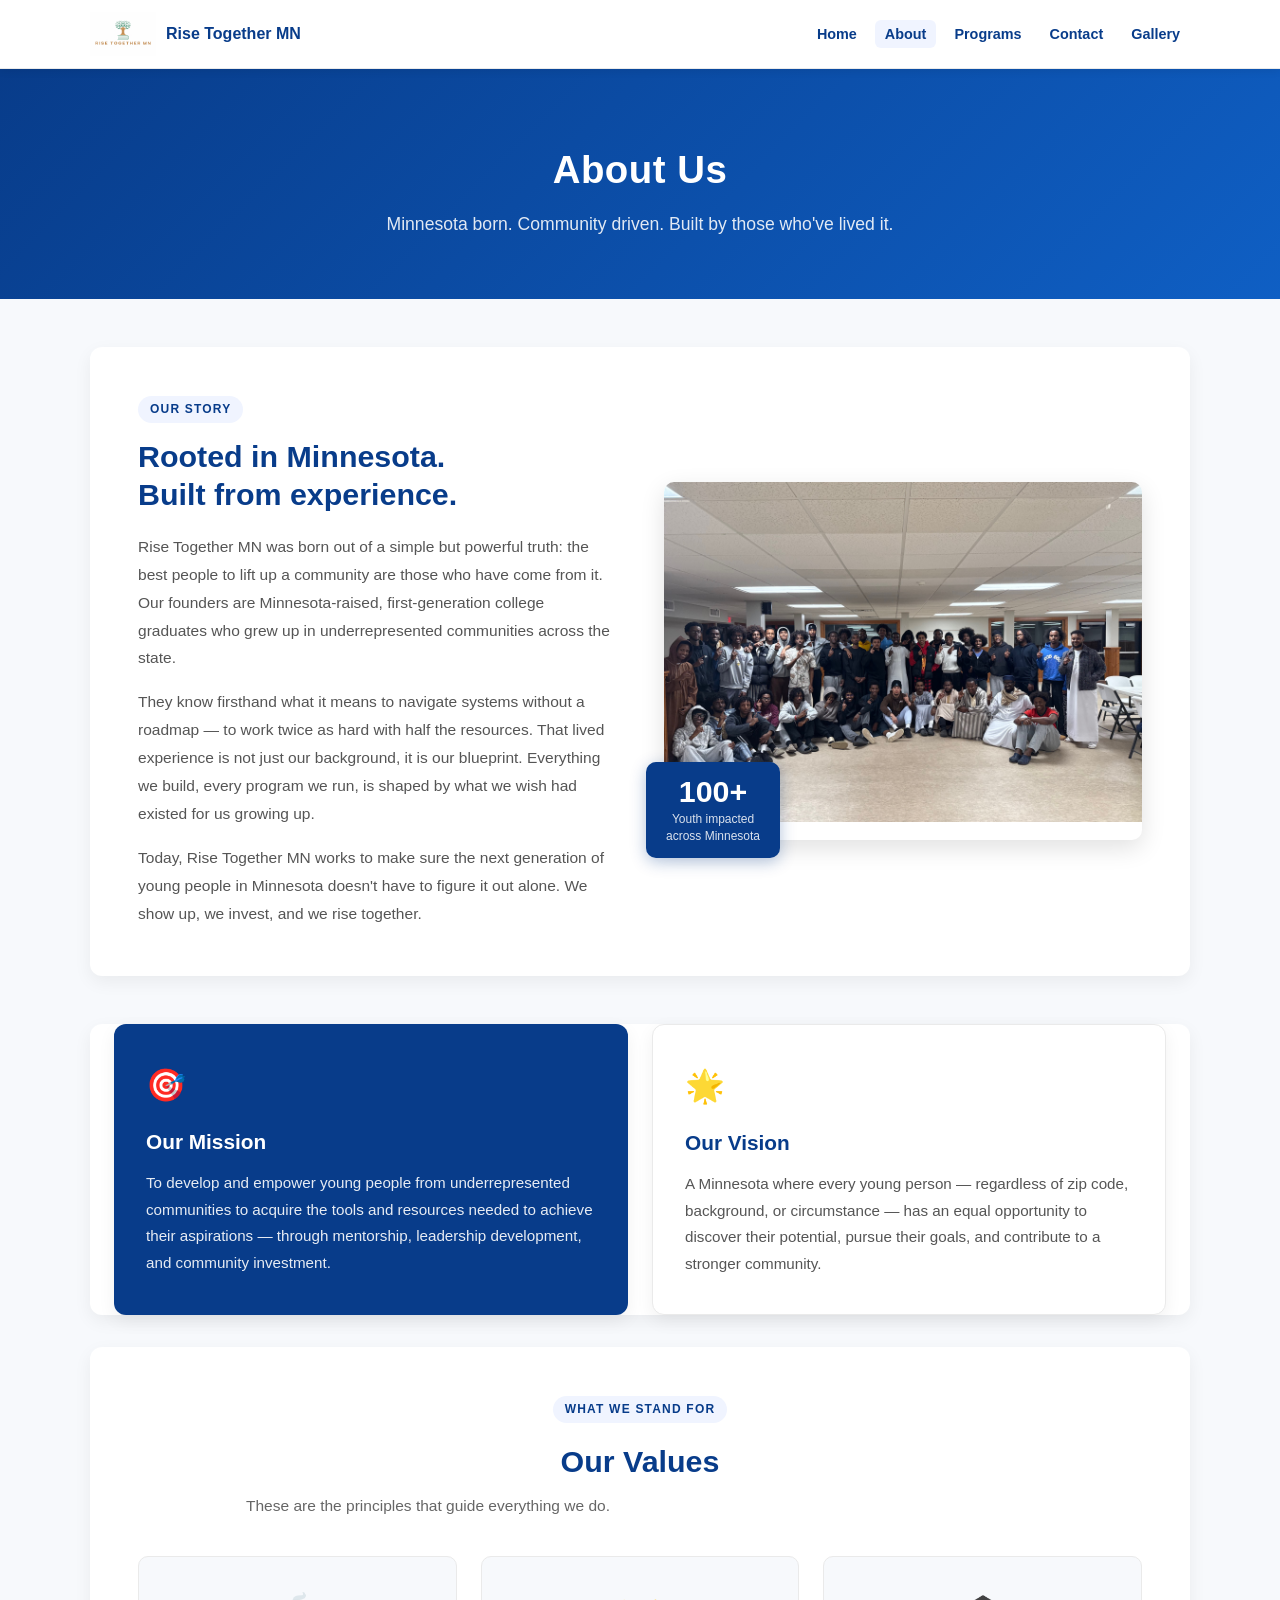
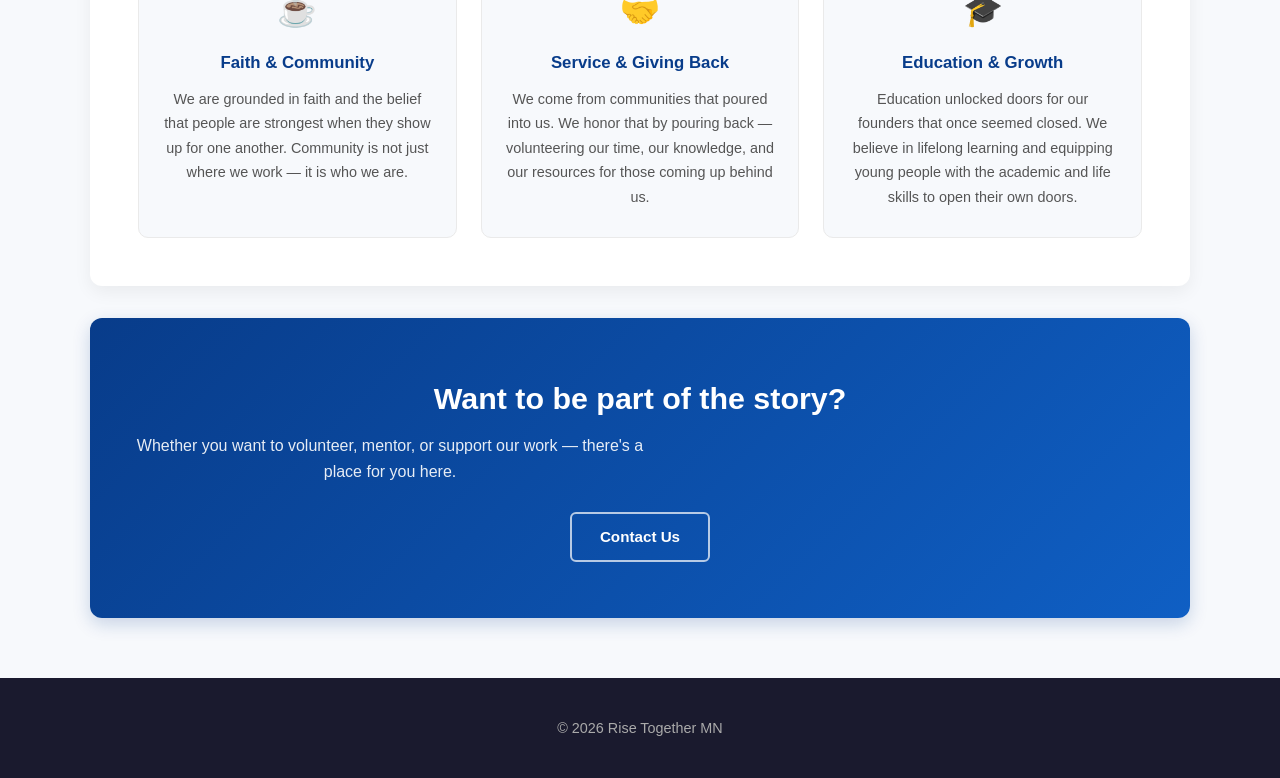
==== commit 08cb168e: "Update about.html" ====
--- a/about.html
+++ b/about.html
@@ -146,7 +146,6 @@
       <h2>Want to be part of the story?</h2>
       <p>Whether you want to volunteer, mentor, or support our work — there's a place for you here.</p>
       <div class="cta-buttons">
-        <a href="get-involved.html" class="btn btn-white">Get Involved</a>
         <a href="contact.html" class="btn btn-outline-white">Contact Us</a>
       </div>
     </section>
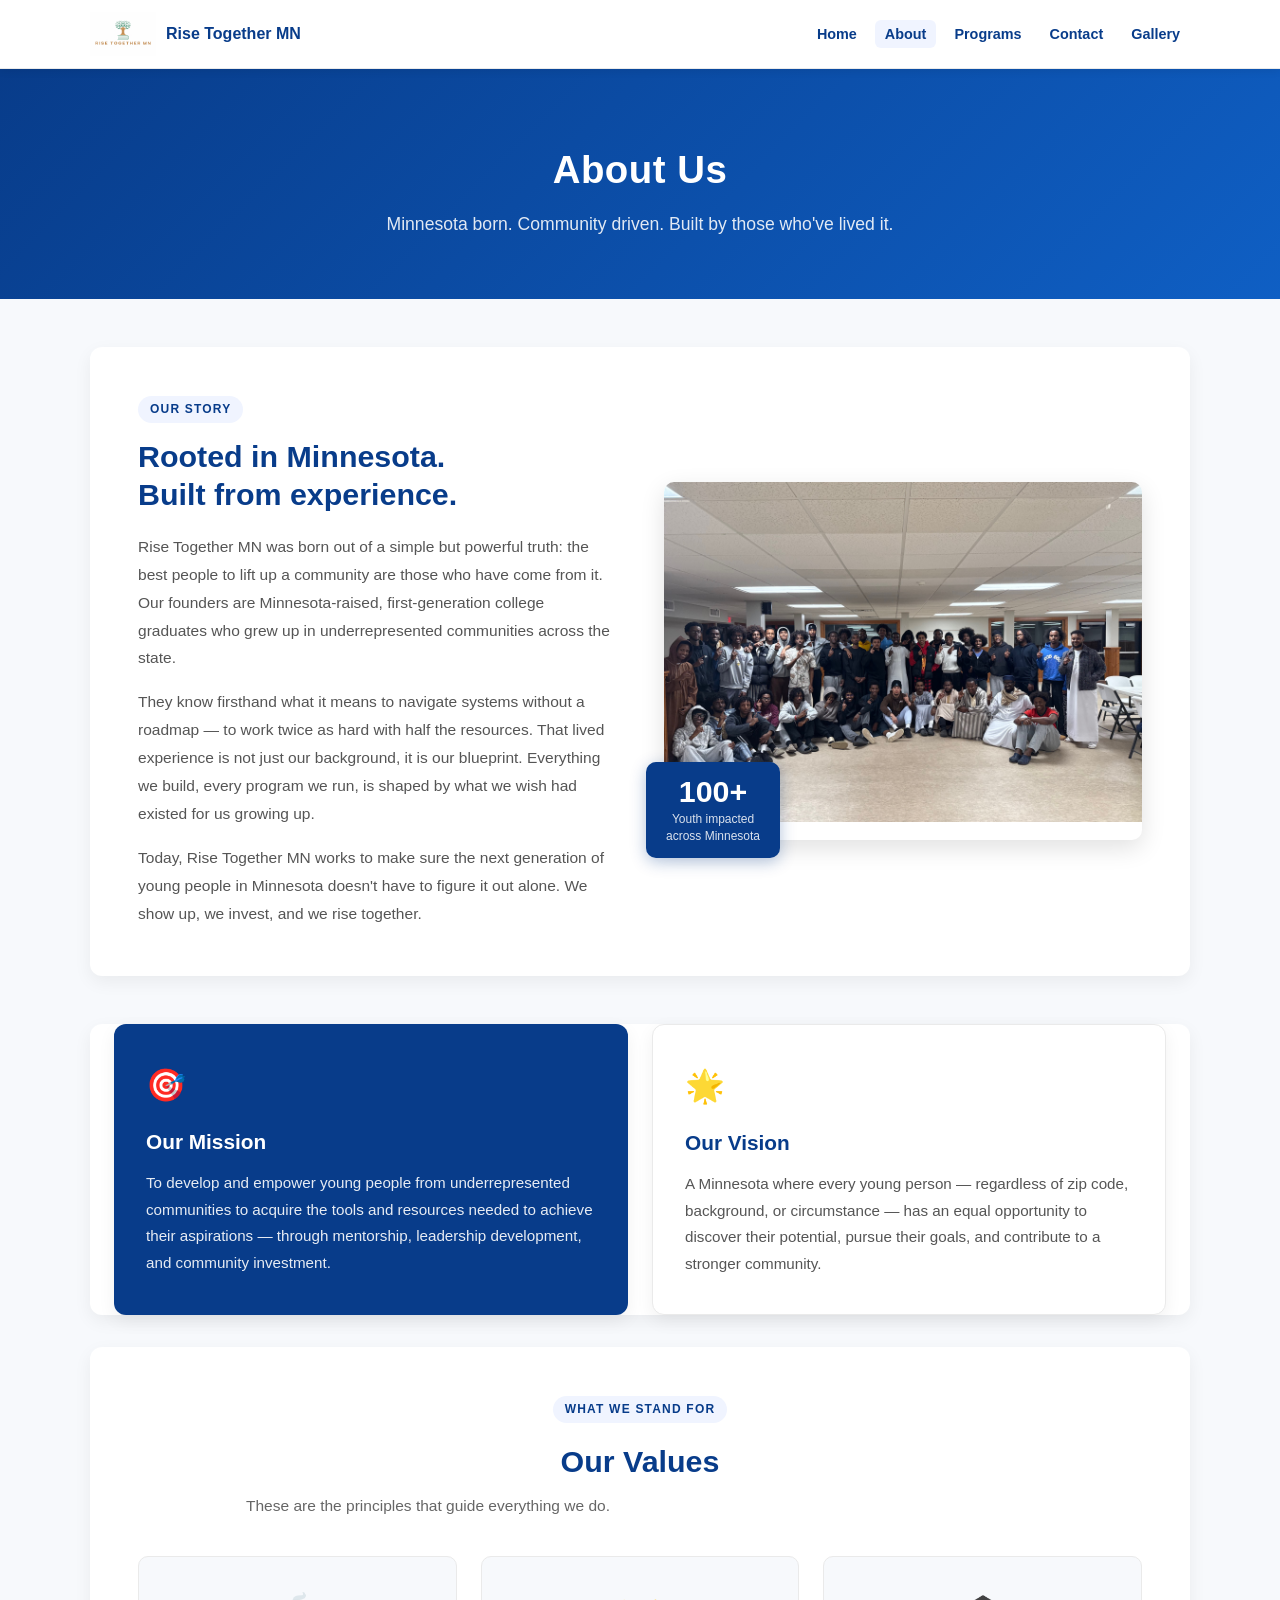
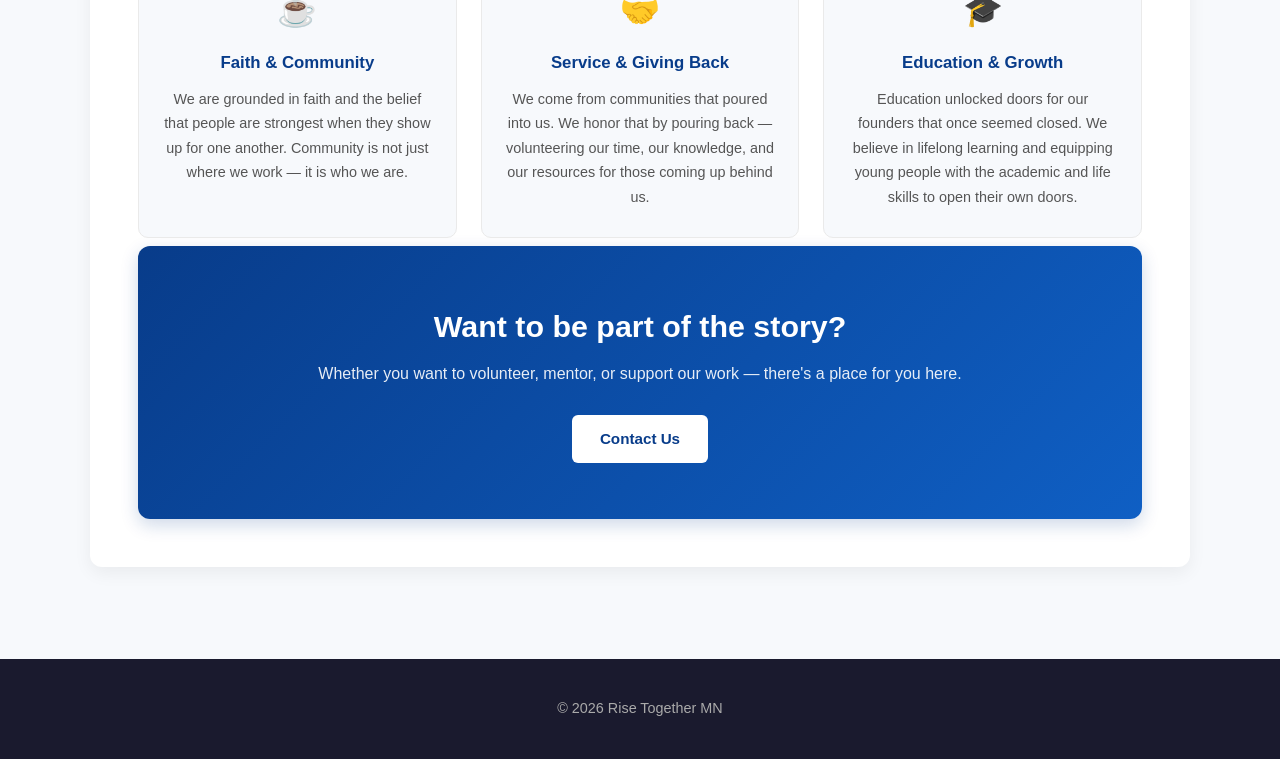
==== commit 0cb847bf: "Update about.html" ====
--- a/about.html
+++ b/about.html
@@ -139,16 +139,13 @@
         </div>
  
       </div>
-    </section>
- 
-    <!-- ===== CTA ===== -->
-    <section class="about-cta">
+
+     <!-- ===== BOTTOM CTA ===== -->
+    <div class="programs-cta">
       <h2>Want to be part of the story?</h2>
       <p>Whether you want to volunteer, mentor, or support our work — there's a place for you here.</p>
-      <div class="cta-buttons">
-        <a href="contact.html" class="btn btn-outline-white">Contact Us</a>
-      </div>
-    </section>
+      <a href="contact.html" class="btn btn-white">Contact Us</a>
+    </div>
  
   </div>
  
--- a/style.css
+++ b/style.css
@@ -2075,3 +2075,303 @@
     padding: 0 16px 40px;
   }
 }
+
+/* ===== Programs Page ===== */
+.programs-wrapper {
+  max-width: 1100px;
+  margin: 0 auto;
+  padding: 48px 24px 60px;
+}
+
+/* Alternating two-column program blocks */
+.program-block {
+  display: grid;
+  grid-template-columns: 1fr 1fr;
+  gap: 48px;
+  align-items: center;
+  background: white;
+  border-radius: 12px;
+  box-shadow: 0 6px 18px rgba(0,0,0,0.06);
+  padding: 48px;
+  margin-bottom: 32px;
+  overflow: hidden;
+}
+
+/* Reverse layout for even programs */
+.program-block.reverse {
+  direction: rtl;
+}
+
+.program-block.reverse > * {
+  direction: ltr;
+}
+
+/* Image column */
+.program-img-col {
+  border-radius: 10px;
+  overflow: hidden;
+}
+
+.program-img-col img {
+  width: 100%;
+  height: 320px;
+  object-fit: cover;
+  display: block;
+  border-radius: 10px;
+}
+
+/* Placeholder */
+.program-placeholder {
+  width: 100%;
+  height: 320px;
+  background: #eef2fb;
+  border: 2px dashed #b8c8e8;
+  border-radius: 10px;
+  display: flex;
+  flex-direction: column;
+  align-items: center;
+  justify-content: center;
+  gap: 12px;
+  color: #7a96c2;
+  font-size: 0.85rem;
+  font-style: italic;
+  text-align: center;
+  padding: 20px;
+}
+
+.placeholder-icon {
+  font-size: 2.8rem;
+  font-style: normal;
+}
+
+/* Text column */
+.program-text-col h2 {
+  font-size: 1.8rem;
+  color: #083c8a;
+  margin: 10px 0 16px;
+  line-height: 1.2;
+}
+
+.program-text-col p {
+  color: #555;
+  font-size: 0.96rem;
+  line-height: 1.8;
+  margin: 0 0 14px;
+}
+
+.program-highlights {
+  list-style: none;
+  padding: 0;
+  margin: 20px 0 0;
+  display: flex;
+  flex-direction: column;
+  gap: 10px;
+}
+
+.program-highlights li {
+  display: flex;
+  align-items: center;
+  gap: 10px;
+  font-size: 0.92rem;
+  color: #333;
+  font-weight: 600;
+}
+
+.program-highlights li::before {
+  content: '';
+  width: 8px;
+  height: 8px;
+  border-radius: 50%;
+  background: #083c8a;
+  flex-shrink: 0;
+}
+
+/* Programs bottom CTA */
+.programs-cta {
+  background: linear-gradient(135deg, #083c8a 0%, #0f5fc4 100%);
+  color: white;
+  text-align: center;
+  border-radius: 12px;
+  padding: 56px 40px;
+  box-shadow: 0 6px 18px rgba(8,60,138,0.2);
+  margin-top: 8px;
+}
+
+.programs-cta h2 {
+  font-size: 1.9rem;
+  margin: 0 0 10px;
+}
+
+.programs-cta p {
+  opacity: 0.9;
+  margin: 0 0 28px;
+  font-size: 1rem;
+}
+
+/* Programs mobile */
+@media (max-width: 768px) {
+  .program-block {
+    grid-template-columns: 1fr;
+    padding: 28px 20px;
+    gap: 24px;
+    direction: ltr;
+  }
+
+  .program-block.reverse {
+    direction: ltr;
+  }
+
+  .program-img-col img,
+  .program-placeholder {
+    height: 220px;
+  }
+
+  .program-text-col h2 {
+    font-size: 1.4rem;
+  }
+
+  .programs-wrapper {
+    padding: 28px 16px 40px;
+  }
+
+  .programs-cta {
+    padding: 36px 20px;
+  }
+}
+
+/* ===== Gallery Page ===== */
+.gallery-wrapper {
+  max-width: 1100px;
+  margin: 0 auto;
+  padding: 48px 24px 60px;
+}
+
+.gallery-section {
+  background: white;
+  border-radius: 12px;
+  box-shadow: 0 6px 18px rgba(0,0,0,0.06);
+  padding: 36px 40px;
+  margin-bottom: 32px;
+}
+
+.gallery-section-header {
+  display: flex;
+  align-items: center;
+  justify-content: space-between;
+  margin-bottom: 24px;
+  padding-bottom: 16px;
+  border-bottom: 2px solid #f0f4ff;
+}
+
+.gallery-section-header h2 {
+  font-size: 1.5rem;
+  color: #083c8a;
+  margin: 0;
+}
+
+.gallery-count {
+  font-size: 0.8rem;
+  color: #999;
+  font-style: italic;
+}
+
+/* 3-column photo grid */
+.gallery-grid {
+  display: grid;
+  grid-template-columns: repeat(3, 1fr);
+  gap: 16px;
+}
+
+.gallery-item {
+  border-radius: 8px;
+  overflow: hidden;
+  aspect-ratio: 4 / 3;
+}
+
+.gallery-img {
+  width: 100%;
+  height: 100%;
+  object-fit: cover;
+  display: block;
+  transition: transform 0.3s ease;
+}
+
+.gallery-item:hover .gallery-img {
+  transform: scale(1.04);
+}
+
+/* Placeholder */
+.gallery-placeholder {
+  width: 100%;
+  height: 100%;
+  background: #eef2fb;
+  border: 2px dashed #b8c8e8;
+  border-radius: 8px;
+  display: flex;
+  flex-direction: column;
+  align-items: center;
+  justify-content: center;
+  gap: 8px;
+  color: #7a96c2;
+  font-size: 0.8rem;
+  font-style: italic;
+  transition: background 0.2s ease;
+}
+
+.gallery-placeholder:hover {
+  background: #e4eaf7;
+}
+
+.gp-icon {
+  font-size: 1.8rem;
+  font-style: normal;
+}
+
+/* Gallery CTA */
+.gallery-cta {
+  background: linear-gradient(135deg, #083c8a 0%, #0f5fc4 100%);
+  color: white;
+  text-align: center;
+  border-radius: 12px;
+  padding: 48px 40px;
+  box-shadow: 0 6px 18px rgba(8,60,138,0.2);
+}
+
+.gallery-cta h2 {
+  font-size: 1.7rem;
+  margin: 0 0 10px;
+}
+
+.gallery-cta p {
+  opacity: 0.9;
+  margin: 0 0 24px;
+  font-size: 1rem;
+}
+
+/* Gallery mobile */
+@media (max-width: 768px) {
+  .gallery-section {
+    padding: 24px 20px;
+  }
+
+  .gallery-grid {
+    grid-template-columns: repeat(2, 1fr);
+    gap: 12px;
+  }
+
+  .gallery-section-header {
+    flex-direction: column;
+    align-items: flex-start;
+    gap: 4px;
+  }
+
+  .gallery-wrapper {
+    padding: 28px 16px 40px;
+  }
+}
+
+@media (max-width: 480px) {
+  .gallery-grid {
+    grid-template-columns: 1fr;
+  }
+}
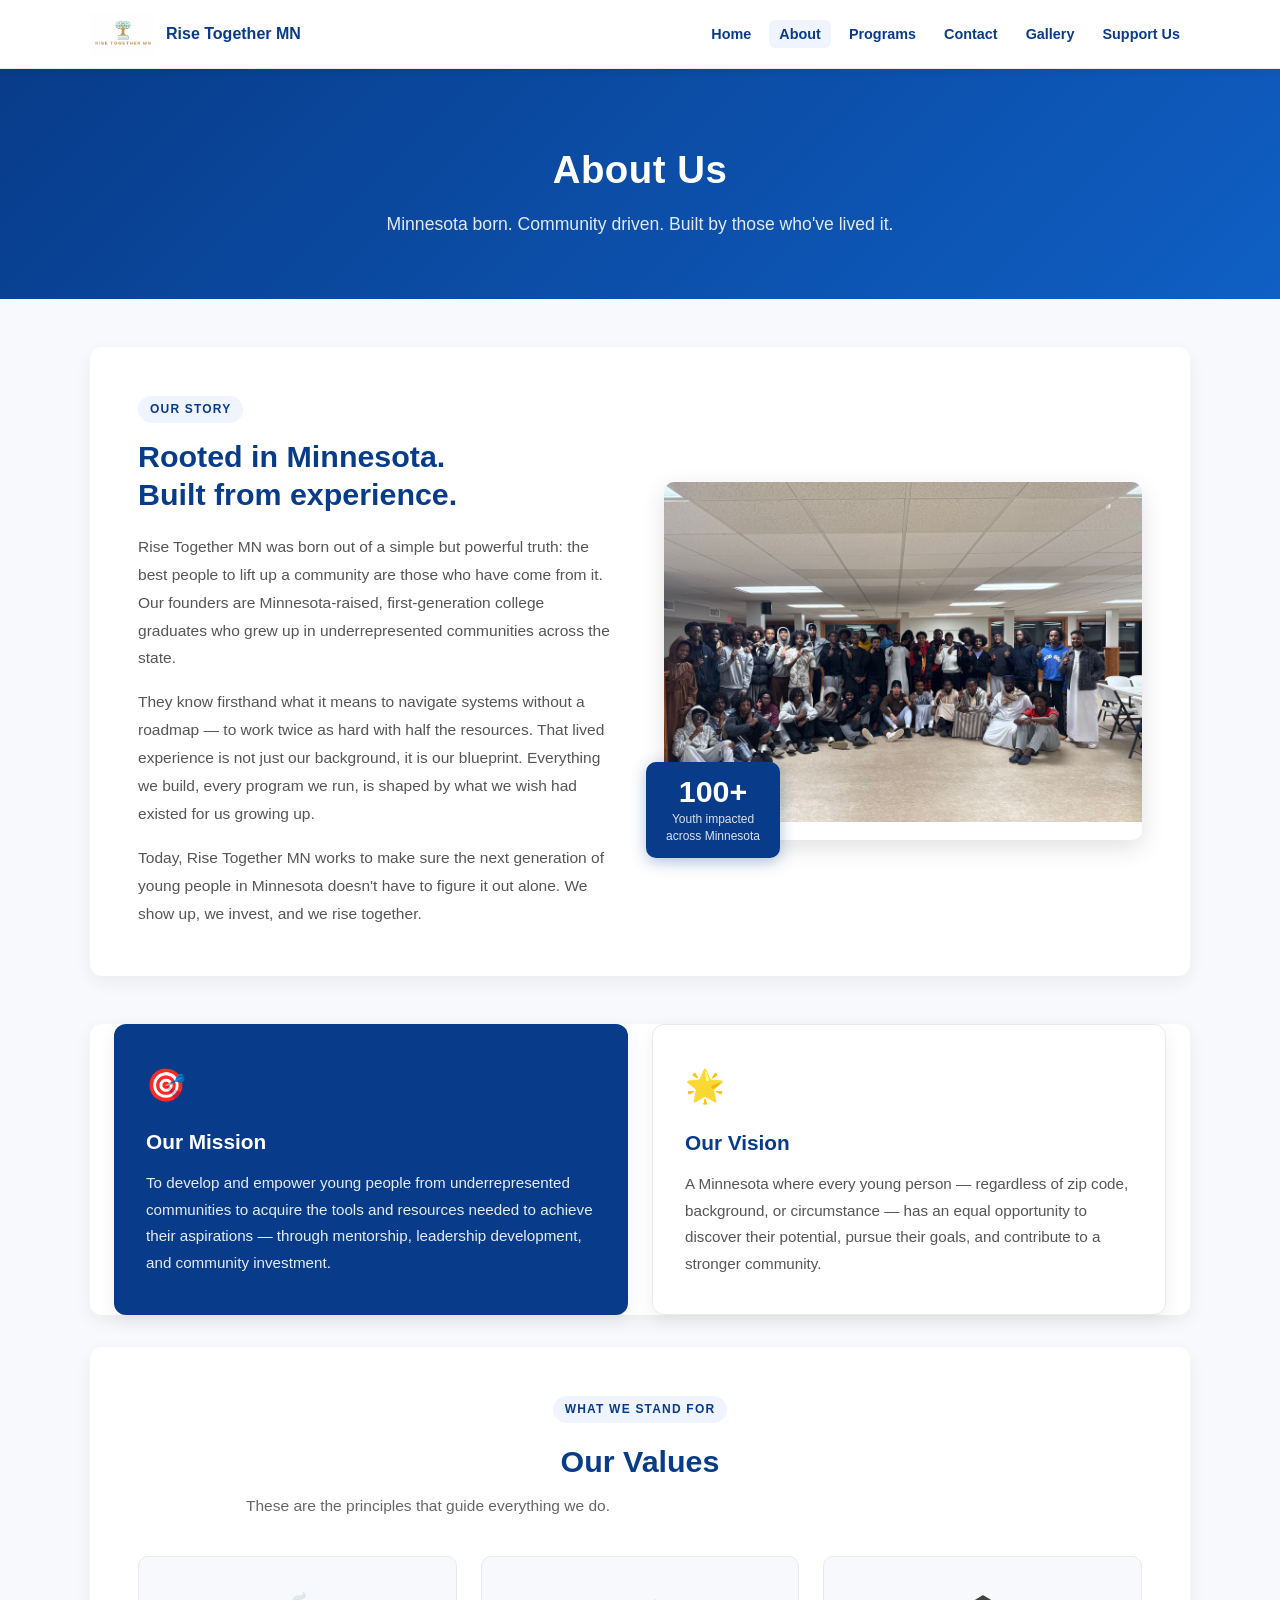
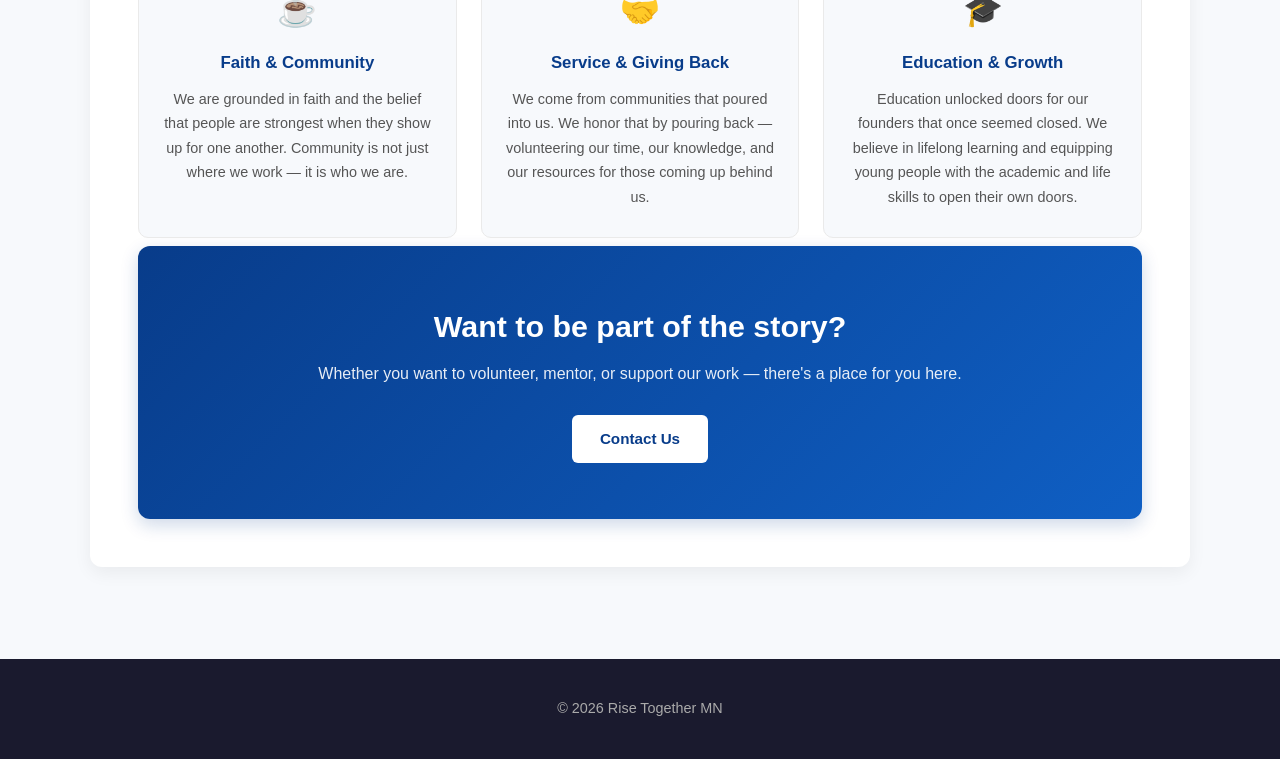
==== commit 61e418ce: "Update about.html" ====
--- a/about.html
+++ b/about.html
@@ -30,6 +30,7 @@
         <li><a href="programs.html">Programs</a></li>
         <li><a href="contact.html">Contact</a></li>
         <li><a href="gallery.html">Gallery</a></li>
+        <li><a href="membership.html">Support Us</a></li>
       </ul>
  
     </div>
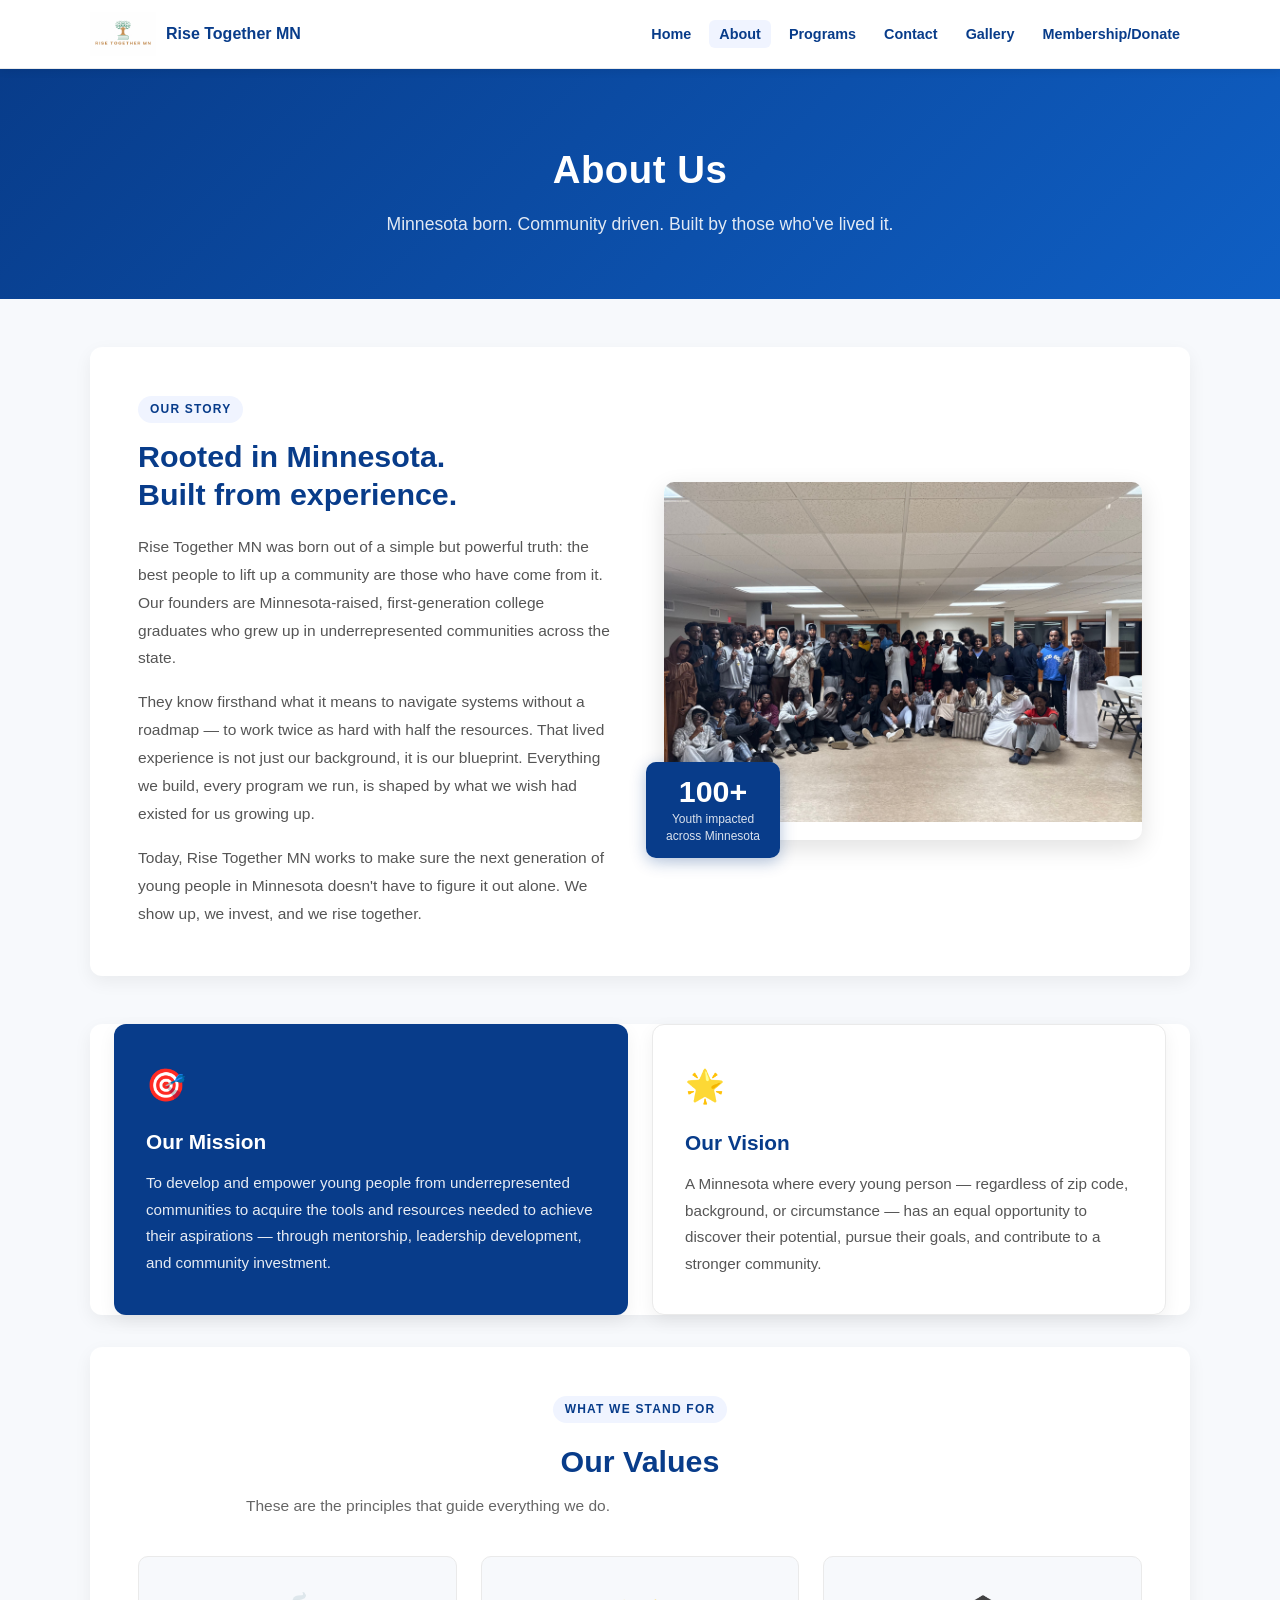
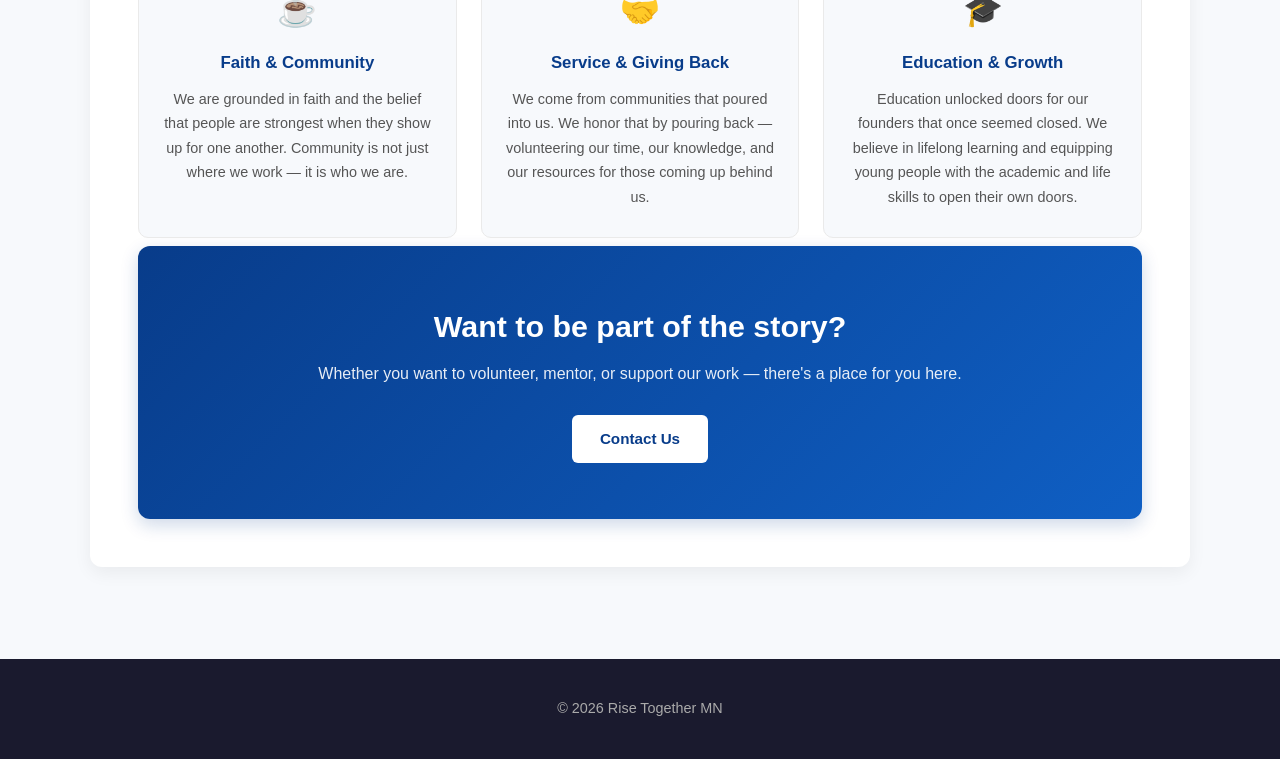
==== commit 421d85cd: "Update about.html" ====
--- a/about.html
+++ b/about.html
@@ -30,7 +30,7 @@
         <li><a href="programs.html">Programs</a></li>
         <li><a href="contact.html">Contact</a></li>
         <li><a href="gallery.html">Gallery</a></li>
-        <li><a href="membership.html">Support Us</a></li>
+        <li><a href="membership.html">Membership/Donate</a></li>
       </ul>
  
     </div>
--- a/style.css
+++ b/style.css
@@ -2375,3 +2375,253 @@
     grid-template-columns: 1fr;
   }
 }
+
+/* ===== Support Page — add these to your style.css ===== */
+
+/* Photo banner */
+.support-photo-banner {
+  position: relative;
+  width: 100%;
+  height: 320px;
+  overflow: hidden;
+}
+
+.support-photo-banner img {
+  width: 100%;
+  height: 100%;
+  object-fit: cover;
+  object-position: center;
+  display: block;
+}
+
+.support-photo-overlay {
+  position: absolute;
+  bottom: 0;
+  left: 0;
+  right: 0;
+  background: linear-gradient(transparent, rgba(8, 30, 63, 0.82));
+  padding: 32px 40px 24px;
+  text-align: center;
+}
+
+.support-photo-overlay p {
+  color: white;
+  font-size: 1rem;
+  font-style: italic;
+  opacity: 0.92;
+  margin: 0;
+  max-width: 700px;
+  margin: 0 auto;
+}
+
+/* Wrapper */
+.support-wrapper {
+  max-width: 1100px;
+  margin: 0 auto;
+  padding: 48px 24px 60px;
+}
+
+/* Intro text */
+.support-intro {
+  text-align: center;
+  margin-bottom: 40px;
+}
+
+.support-intro h2 {
+  font-size: 1.9rem;
+  color: #083c8a;
+  margin: 0 0 10px;
+}
+
+.support-intro p {
+  color: #666;
+  font-size: 1rem;
+  max-width: 640px;
+  margin: 0 auto;
+  line-height: 1.7;
+}
+
+/* Side-by-side cards */
+.support-cards {
+  display: grid;
+  grid-template-columns: 1fr 1fr;
+  gap: 28px;
+  margin-bottom: 40px;
+}
+
+.support-card {
+  background: white;
+  border-radius: 12px;
+  box-shadow: 0 6px 18px rgba(0,0,0,0.07);
+  overflow: hidden;
+  display: flex;
+  flex-direction: column;
+  transition: transform 0.2s ease, box-shadow 0.2s ease;
+}
+
+.support-card:hover {
+  transform: translateY(-4px);
+  box-shadow: 0 12px 28px rgba(0,0,0,0.1);
+}
+
+/* Card top colored band */
+.support-card-top {
+  padding: 32px 28px 24px;
+  text-align: center;
+  color: white;
+}
+
+.membership-top {
+  background: linear-gradient(135deg, #083c8a 0%, #0f5fc4 100%);
+}
+
+.donation-top {
+  background: linear-gradient(135deg, #1a6b3c 0%, #27a05a 100%);
+}
+
+.support-card-icon {
+  font-size: 2.4rem;
+  display: block;
+  margin-bottom: 10px;
+}
+
+.support-card-top h3 {
+  font-size: 1.4rem;
+  margin: 0 0 14px;
+  color: white;
+}
+
+.support-card-price {
+  display: inline-flex;
+  align-items: baseline;
+  gap: 5px;
+  background: rgba(255,255,255,0.15);
+  border-radius: 99px;
+  padding: 6px 18px;
+}
+
+.support-card-price .price-amount {
+  font-size: 1.8rem;
+  font-weight: 700;
+  color: white;
+}
+
+.support-card-price .price-period {
+  font-size: 0.9rem;
+  color: rgba(255,255,255,0.8);
+}
+
+/* Card body */
+.support-card-body {
+  padding: 28px;
+  display: flex;
+  flex-direction: column;
+  flex: 1;
+}
+
+.support-card-body p {
+  color: #555;
+  font-size: 0.95rem;
+  line-height: 1.7;
+  margin: 0 0 20px;
+}
+
+.support-perks {
+  list-style: none;
+  padding: 0;
+  margin: 0 0 28px;
+  display: flex;
+  flex-direction: column;
+  gap: 9px;
+  flex: 1;
+}
+
+.support-perks li {
+  font-size: 0.88rem;
+  color: #444;
+  display: flex;
+  align-items: flex-start;
+  gap: 8px;
+  line-height: 1.5;
+}
+
+.support-perks li::before {
+  content: '✓';
+  color: #083c8a;
+  font-weight: 700;
+  flex-shrink: 0;
+  margin-top: 1px;
+}
+
+.support-card-note {
+  text-align: center;
+  font-size: 0.75rem;
+  color: #aaa;
+  margin: 10px 0 0;
+}
+
+/* Bottom message */
+.support-message {
+  background: linear-gradient(135deg, #083c8a 0%, #0f5fc4 100%);
+  border-radius: 12px;
+  padding: 36px 40px;
+  box-shadow: 0 6px 18px rgba(8,60,138,0.2);
+}
+
+.support-message-inner {
+  display: flex;
+  align-items: flex-start;
+  gap: 20px;
+  color: white;
+}
+
+.support-message-icon {
+  font-size: 2.2rem;
+  flex-shrink: 0;
+  margin-top: 4px;
+}
+
+.support-message-inner h3 {
+  font-size: 1.3rem;
+  margin: 0 0 10px;
+  color: white;
+}
+
+.support-message-inner p {
+  font-size: 0.95rem;
+  opacity: 0.9;
+  line-height: 1.75;
+  margin: 0;
+}
+
+/* Mobile */
+@media (max-width: 768px) {
+  .support-photo-banner {
+    height: 220px;
+  }
+
+  .support-photo-overlay {
+    padding: 20px 20px 16px;
+  }
+
+  .support-photo-overlay p {
+    font-size: 0.85rem;
+  }
+
+  .support-cards {
+    grid-template-columns: 1fr;
+  }
+
+  .support-message {
+    padding: 28px 20px;
+  }
+
+  .support-message-inner {
+    flex-direction: column;
+    gap: 12px;
+  }
+
+  .support-wrapper {
+    padding: 28px 16px 40px;
+  }
+}
